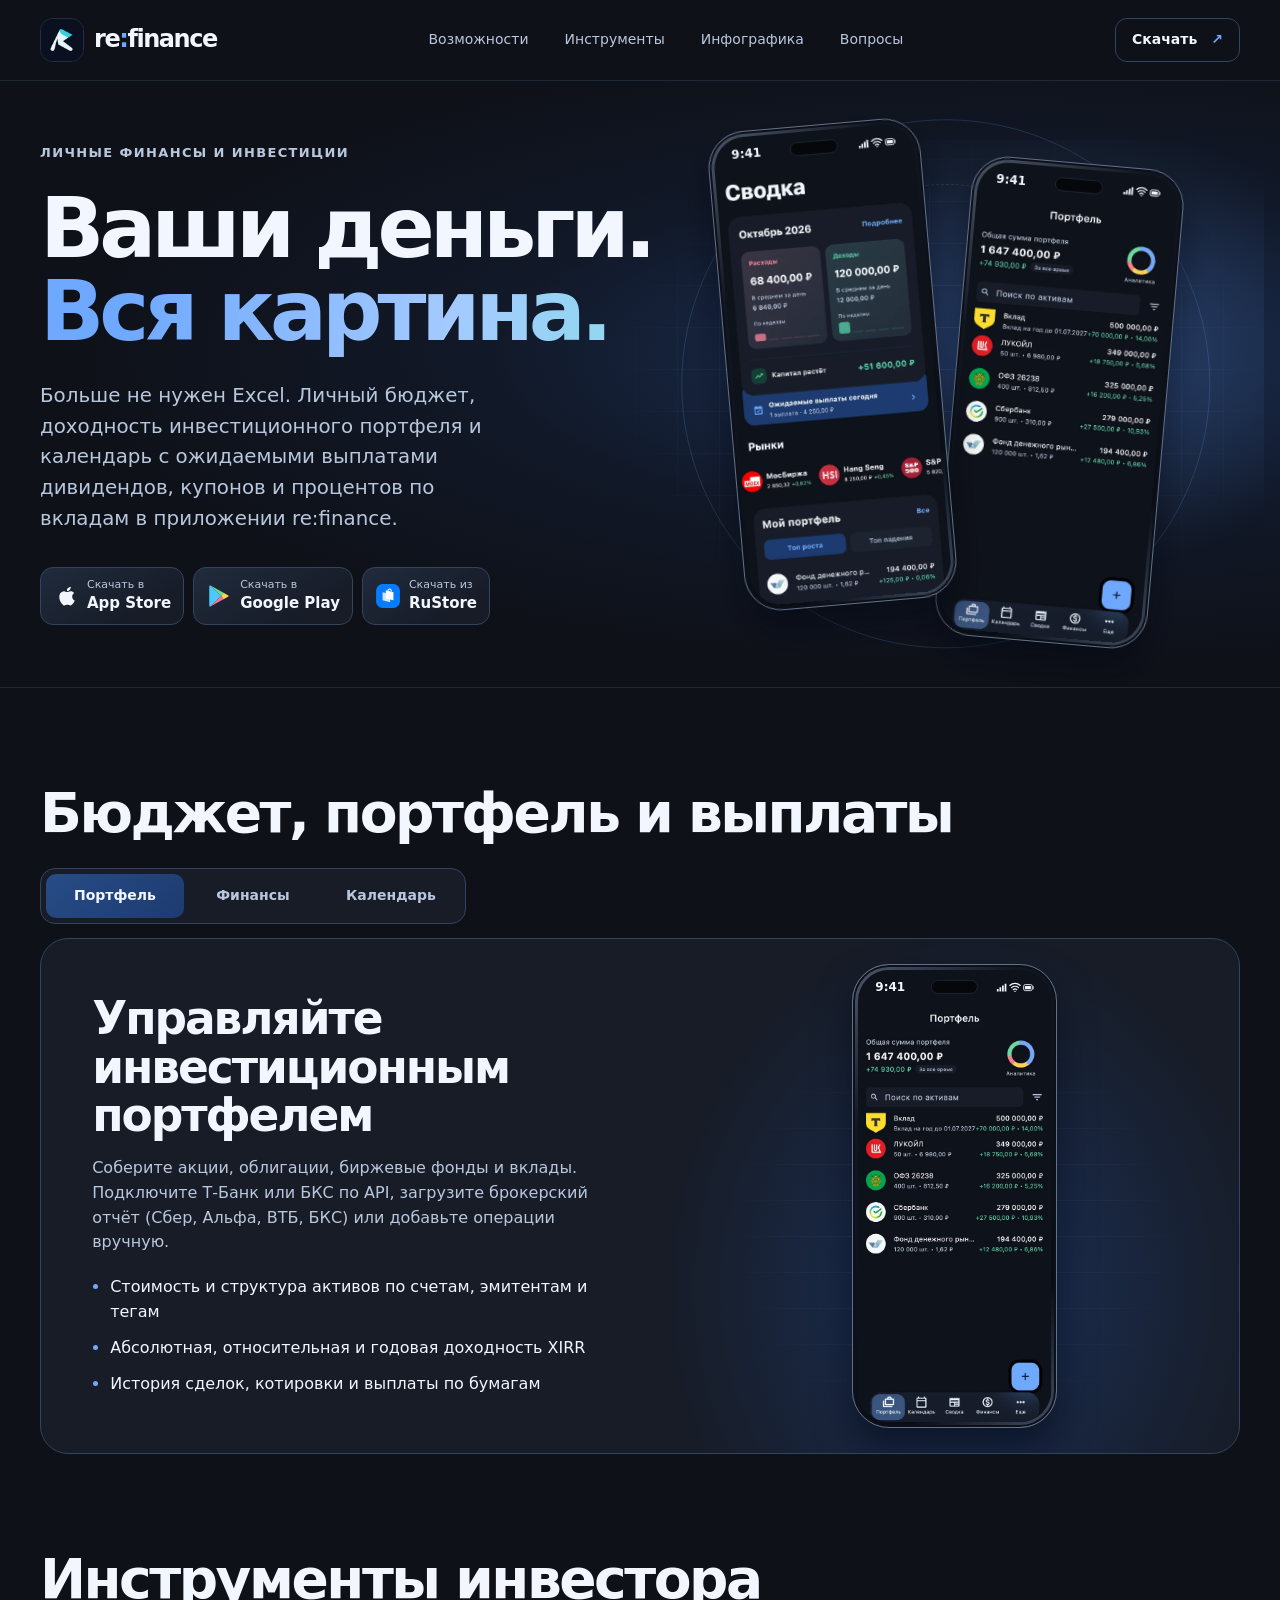
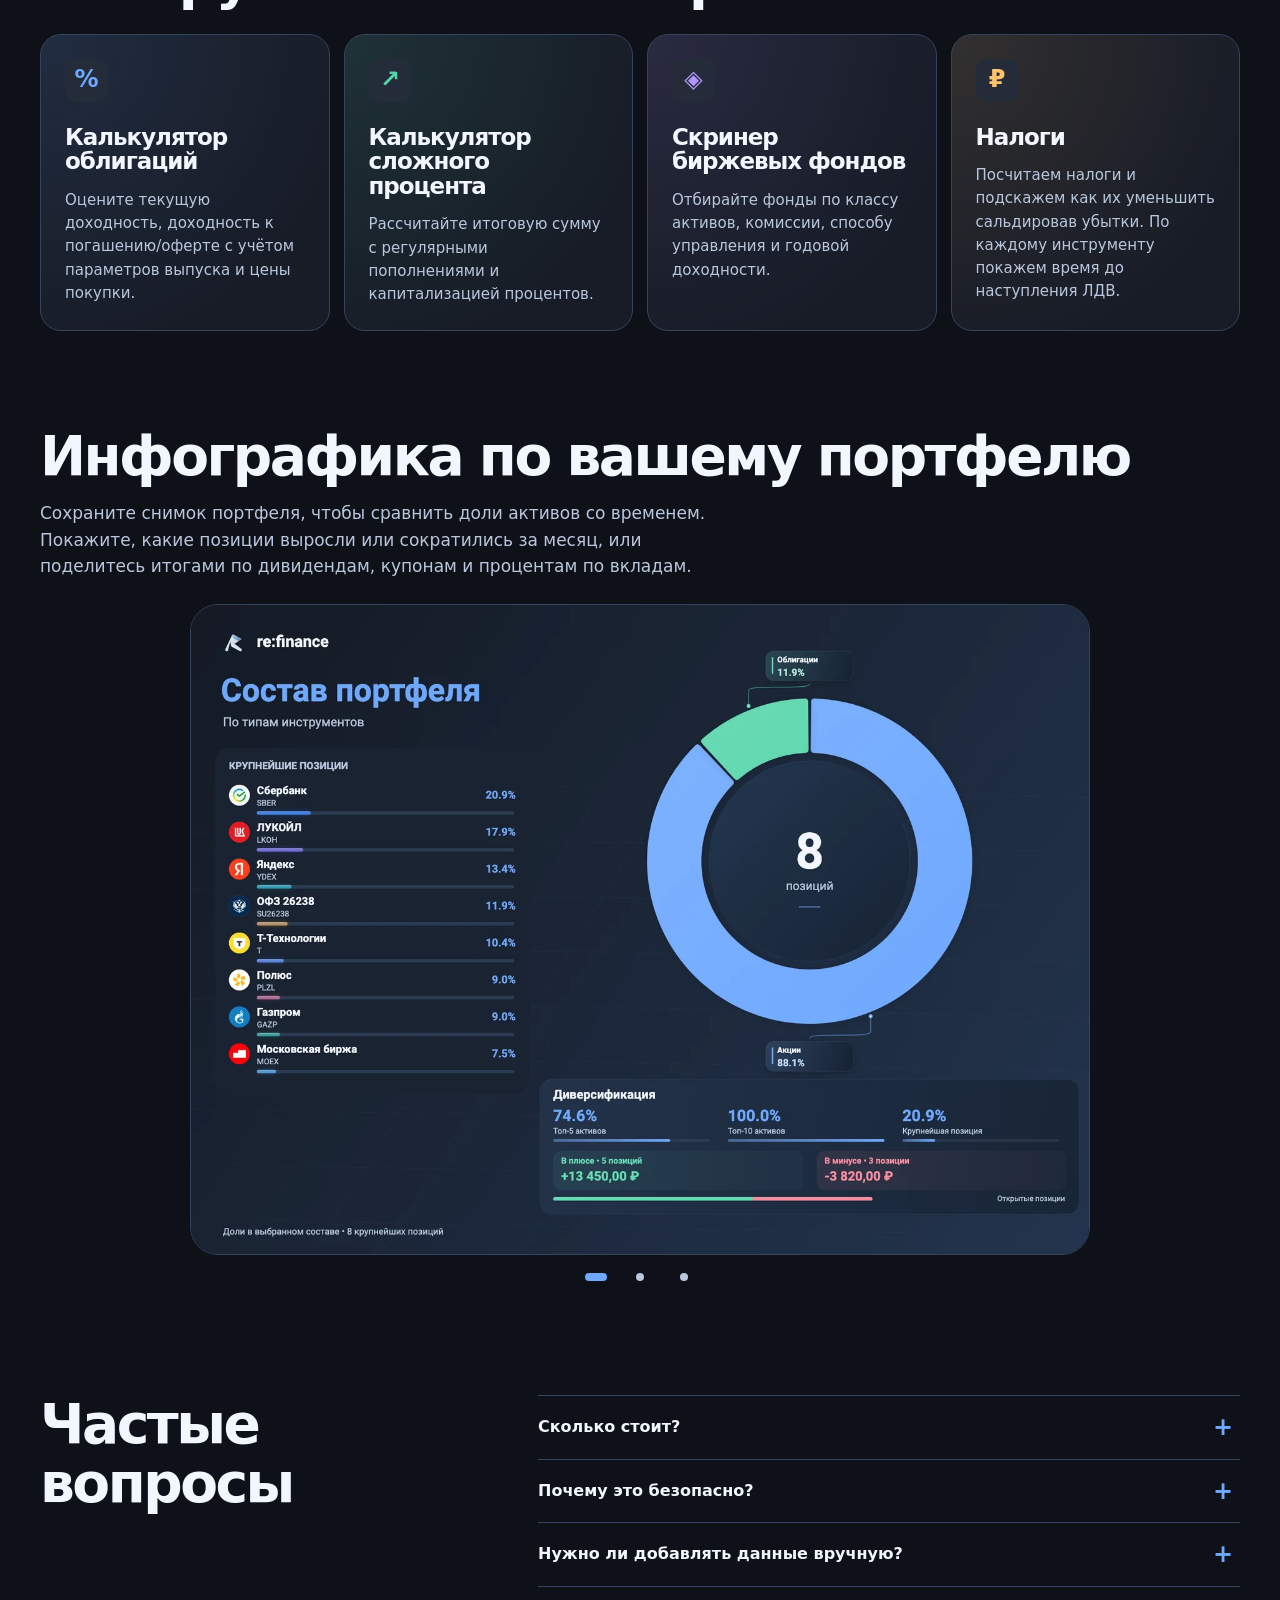
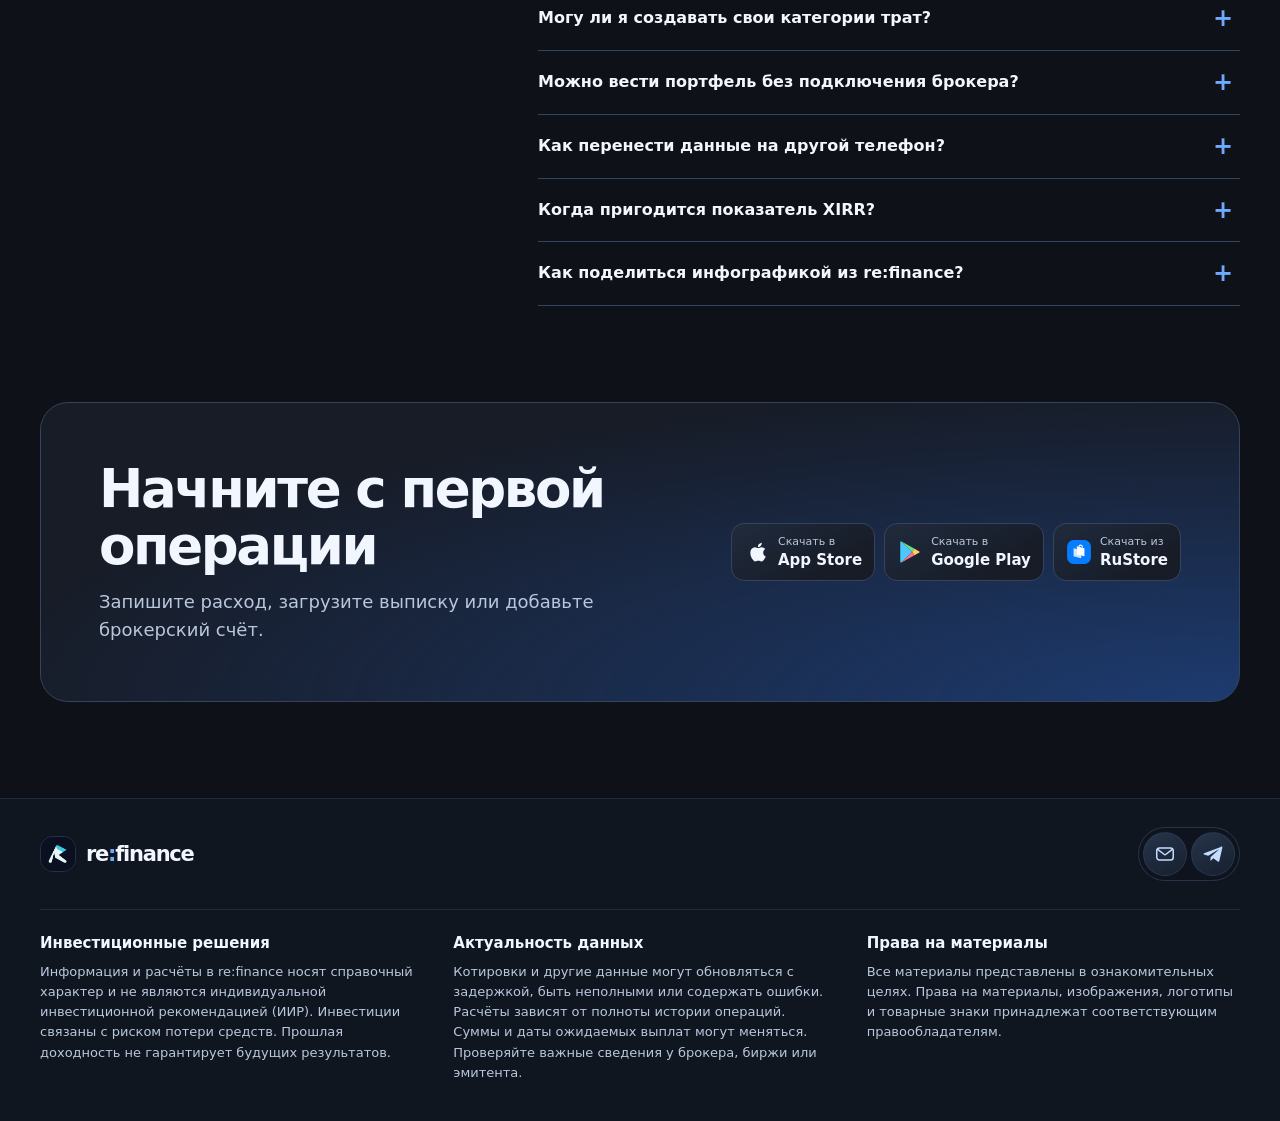
==== index.html @ 20b7a629 "start history" ====
<!doctype html>
<html lang="ru">
<head>
  <meta charset="utf-8">
  <meta name="viewport" content="width=device-width, initial-scale=1">
  <meta name="theme-color" content="#0e1118">
  <meta name="color-scheme" content="dark">
  <title>re:finance — учёт расходов, личный бюджет и инвестиционный портфель</title>
  <meta name="description" content="Ведите учёт доходов и расходов, импортируйте банковские выписки, отслеживайте доходность портфеля, вклады, дивиденды и купоны в re:finance для iOS и Android.">
  <meta name="robots" content="index, follow, max-image-preview:large">
  <link rel="canonical" href="https://barboskin.github.io/refinance/">
  <link rel="sitemap" type="application/xml" href="./sitemap.xml">
  <link rel="icon" href="./assets/icon.png" type="image/png">
  <link rel="apple-touch-icon" href="./assets/icon.png">
  <meta property="og:type" content="website">
  <meta property="og:locale" content="ru_RU">
  <meta property="og:site_name" content="re:finance">
  <meta property="og:title" content="re:finance — личные финансы и инвестиции">
  <meta property="og:description" content="Личный бюджет, инвестиционный портфель, банковские вклады и календарь выплат в одном приложении.">
  <meta property="og:url" content="https://barboskin.github.io/refinance/">
  <meta property="og:image" content="https://barboskin.github.io/refinance/assets/share.jpg">
  <meta property="og:image:width" content="1024">
  <meta property="og:image:height" content="500">
  <meta property="og:image:alt" content="re:finance. Финансы в ваших руках. Экран сводки приложения.">
  <meta name="twitter:card" content="summary_large_image">
  <link rel="stylesheet" href="./styles.css">
  <script src="./landing.js" defer></script>
  <script type="application/ld+json">
    {
      "@context": "https://schema.org",
      "@type": "MobileApplication",
      "name": "re:finance",
      "url": "https://barboskin.github.io/refinance/",
      "description": "Приложение для учёта доходов и расходов, анализа инвестиционного портфеля, вкладов и календаря выплат.",
      "inLanguage": "ru",
      "applicationCategory": "FinanceApplication",
      "operatingSystem": "iOS, Android",
      "image": "https://barboskin.github.io/refinance/assets/share.jpg",
      "installUrl": [
        "https://6371626.redirect.appmetrica.yandex.com?appmetrica_tracking_id=822742107931319856&referrer=reattribution%3D1",
        "https://6371626.redirect.appmetrica.yandex.com?appmetrica_tracking_id=246281357255290638&referrer=reattribution%3D1",
        "https://www.rustore.ru/catalog/app/ru.barboskin.investor"
      ]
    }
  </script>
</head>
<body id="top">
  <svg class="store-symbols" xmlns="http://www.w3.org/2000/svg" aria-hidden="true" width="0" height="0">
    <symbol id="icon-app-store" viewBox="0 0 24 24">
      <path fill="currentColor" d="M18.7 12.6c0-2 1.65-3 1.73-3.06-.95-1.39-2.43-1.58-2.95-1.6-1.26-.13-2.45.74-3.09.74-.63 0-1.61-.73-2.65-.7-1.37.02-2.63.79-3.34 2.02-1.42 2.45-.37 6.08 1.02 8.07.68.98 1.48 2.07 2.54 2.03 1.02-.04 1.41-.65 2.65-.65s1.6.65 2.69.63c1.1-.02 1.8-1 2.47-1.99.78-1.14 1.1-2.24 1.12-2.3-.03-.01-2.16-.83-2.18-3.19ZM16.67 6.62c.56-.68.94-1.62.84-2.56-.81.03-1.8.54-2.39 1.22-.53.61-.99 1.57-.87 2.49.91.07 1.85-.46 2.42-1.15Z" transform="translate(-2.5 -1) scale(1.08)"/>
    </symbol>
    <symbol id="icon-google-play" viewBox="0 0 24 24">
      <path fill="#4cc8ff" d="M3 3.2v17.6c0 .6.3 1 .7 1.2L14 12 3.7 2c-.4.2-.7.6-.7 1.2Z"/>
      <path fill="#6cdd89" d="m3.7 2 12.5 7-2.2 3L3.7 2Z"/>
      <path fill="#ffd05c" d="m14 12 2.2-3 4.4 2.5a.6.6 0 0 1 0 1L16.2 15 14 12Z"/>
      <path fill="#ff7285" d="M3.7 22 14 12l2.2 3-12.5 7Z"/>
    </symbol>
    <symbol id="icon-rustore" viewBox="0 0 24 24">
      <rect x="1" y="1" width="22" height="22" rx="6" fill="#087cff"/>
      <path d="m7 8.5 7 1.75v7.5L7 16V8.5Z" fill="#cfe6ff"/>
      <path d="m10 6.75 7 1.75V16l-7-1.75v-7.5Z" fill="#fff"/>
      <path d="M12 6.9a1.5 1.5 0 0 1 3 .7" fill="none" stroke="#fff" stroke-linecap="round"/>
    </symbol>
    <symbol id="phone-status-icons" viewBox="0 0 44 12">
      <path fill="currentColor" d="M1 8h2v3H1zm3-2h2v5H4zm3-2h2v7H7zm3-2h2v9h-2z"/>
      <path fill="none" stroke="currentColor" stroke-width="1.4" stroke-linecap="round" d="M16 4a9 9 0 0 1 12 0m-10 2.5a6 6 0 0 1 8 0m-6 2.4a3 3 0 0 1 4 0"/>
      <circle cx="22" cy="11" r=".8" fill="currentColor"/>
      <rect x="32" y="3" width="10" height="7" rx="2" fill="none" stroke="currentColor"/>
      <rect x="33.5" y="4.5" width="7" height="4" rx=".8" fill="currentColor"/>
      <path d="M43 5v3" stroke="currentColor" stroke-linecap="round"/>
    </symbol>
  </svg>
  <a class="skip" href="#main">К содержанию</a>
  <header class="site-header">
    <div class="wrap header-inner">
      <a class="brand" href="#top">
        <img src="./assets/icon.png" width="44" height="44" alt="">
        <span>re<span class="brand-colon">:</span>finance</span>
      </a>
      <nav aria-label="Основная навигация">
        <a href="#features">Возможности</a>
        <a href="#tools">Инструменты</a>
        <a href="#infographics">Инфографика</a>
        <a href="#faq">Вопросы</a>
      </nav>
      <a class="header-install" href="#download">Скачать <span aria-hidden="true">↗</span></a>
    </div>
  </header>
  <main id="main">
    <section class="hero" aria-labelledby="hero-title">
      <div class="wrap hero-inner">
        <div class="hero-copy">
          <p class="eyebrow">Личные финансы и инвестиции</p>
          <h1 id="hero-title">Ваши деньги.<br><strong>Вся картина.</strong></h1>
          <p class="hero-description">Больше не нужен Excel. Личный бюджет, доходность инвестиционного портфеля и календарь с ожидаемыми выплатами дивидендов, купонов и процентов по вкладам в приложении re:finance.</p>
          <div class="stores" id="download" role="group" aria-label="Скачать re:finance">
            <a class="store" data-store-link href="https://6371626.redirect.appmetrica.yandex.com?appmetrica_tracking_id=822742107931319856&referrer=reattribution%3D1">
              <svg width="26" height="26" aria-hidden="true"><use href="#icon-app-store"></use></svg>
              <span><small>Скачать в</small>App Store</span>
            </a>
            <a class="store" data-store-link href="https://6371626.redirect.appmetrica.yandex.com?appmetrica_tracking_id=246281357255290638&referrer=reattribution%3D1">
              <svg width="26" height="26" aria-hidden="true"><use href="#icon-google-play"></use></svg>
              <span><small>Скачать в</small>Google Play</span>
            </a>
            <a class="store" data-store-link href="https://www.rustore.ru/catalog/app/ru.barboskin.investor">
              <svg width="26" height="26" aria-hidden="true"><use href="#icon-rustore"></use></svg>
              <span><small>Скачать из</small>RuStore</span>
            </a>
          </div>
        </div>
        <figure class="hero-visual">
          <div class="hero-grid" aria-hidden="true"></div>
          <div class="orbit" aria-hidden="true"></div>
          <div class="orbit orbit-close" aria-hidden="true"></div>
          <div class="device device-back">
            <div class="device-screen">
              <div class="device-status" aria-hidden="true">
                <span>9:41</span>
                <svg width="44" height="12"><use href="#phone-status-icons"></use></svg>
              </div>
              <img src="./assets/portfolio.webp" width="540" height="1169" alt="" decoding="async">
            </div>
          </div>
          <div class="device device-front">
            <div class="device-screen">
              <div class="device-status" aria-hidden="true">
                <span>9:41</span>
                <svg width="44" height="12"><use href="#phone-status-icons"></use></svg>
              </div>
              <img src="./assets/summary.webp" width="540" height="1169" alt="Сводка re:finance: доходы, расходы, ожидаемые выплаты и движения портфеля" fetchpriority="high" decoding="async">
            </div>
          </div>
        </figure>
      </div>
    </section>

    <section class="wrap section" id="features" aria-labelledby="features-title">
      <div class="section-intro" data-reveal>
        <h2 id="features-title">Бюджет, портфель и выплаты</h2>
      </div>
      <div>
        <div class="feature-tabs" data-feature-tabs aria-label="Экраны re:finance" hidden>
          <button type="button" id="tab-portfolio" aria-controls="portfolio">Портфель</button>
          <button type="button" id="tab-budget" aria-controls="budget">Финансы</button>
          <button type="button" id="tab-calendar" aria-controls="calendar">Календарь</button>
        </div>
        <article class="feature" id="portfolio">
          <div class="feature-copy">
            <h3>Управляйте инвестиционным портфелем</h3>
            <p>Соберите акции, облигации, биржевые фонды и вклады. Подключите Т-Банк или БКС по API, загрузите брокерский отчёт (Сбер, Альфа, ВТБ, БКС) или добавьте операции вручную.</p>
            <ul>
              <li>Стоимость и структура активов по счетам, эмитентам и тегам</li>
              <li>Абсолютная, относительная и годовая доходность XIRR</li>
              <li>История сделок, котировки и выплаты по бумагам</li>
            </ul>
          </div>
          <div class="feature-visual">
            <div class="device">
              <div class="device-screen">
                <div class="device-status" aria-hidden="true">
                  <span>9:41</span>
                  <svg width="44" height="12"><use href="#phone-status-icons"></use></svg>
                </div>
                <img src="./assets/portfolio.webp" width="540" height="1169" alt="Портфель re:finance со списком активов и общей стоимостью" loading="lazy" decoding="async">
              </div>
            </div>
          </div>
        </article>
        <article class="feature feature-mint" id="budget">
          <div class="feature-copy">
            <h3>Ведите учёт расходов и доходов</h3>
            <p>Добавляйте покупки, зарплату и другие операции. Настраивайте свои категории и смотрите по графикам, как меняется личный бюджет.</p>
            <ul>
              <li>Добавляйте операции в пару кликов</li>
              <li>Импорт банковских выписок форматах: PDF, CSV, TSV и TXT</li>
              <li>Аналитика доходов и расходов за день, неделю, месяц или год</li>
            </ul>
          </div>
          <div class="feature-visual">
            <div class="device">
              <div class="device-screen">
                <div class="device-status" aria-hidden="true">
                  <span>9:41</span>
                  <svg width="44" height="12"><use href="#phone-status-icons"></use></svg>
                </div>
                <img src="./assets/budget.webp" width="540" height="1169" alt="Экран «Мои финансы» с графиком доходов и расходов по месяцам" loading="lazy" decoding="async">
              </div>
            </div>
          </div>
        </article>
        <article class="feature feature-violet" id="calendar">
          <div class="feature-copy">
            <h3>Планируйте поступления по календарю</h3>
            <p>Следите за будущими дивидендами, купонами и процентами по банковским вкладам. Смотрите ожидаемые суммы по месяцам и типам выплат.</p>
            <ul>
              <li>Ожидаемые выплаты по портфелю на ближайшие 12 месяцев</li>
              <li>Расчет ожидаемой доходности портфеля</li>
              <li>Даты оферт и погашения облигаций</li>
            </ul>
          </div>
          <div class="feature-visual">
            <div class="device">
              <div class="device-screen">
                <div class="device-status" aria-hidden="true">
                  <span>9:41</span>
                  <svg width="44" height="12"><use href="#phone-status-icons"></use></svg>
                </div>
                <img src="./assets/calendar.webp" width="540" height="1169" alt="Календарь инвестора с прогнозом дивидендов, купонов и процентов по вкладам" loading="lazy" decoding="async">
              </div>
            </div>
          </div>
        </article>
      </div>
    </section>

    <section class="wrap section" id="tools" aria-labelledby="tools-title">
      <div class="section-intro" data-reveal>
        <h2 id="tools-title">Инструменты инвестора</h2>
      </div>
      <div class="tool-grid">
        <article class="tool" data-reveal>
          <span class="tool-icon" aria-hidden="true">%</span>
          <h3>Калькулятор облигаций</h3>
          <p>Оцените текущую доходность, доходность к погашению/оферте с учётом параметров выпуска и цены покупки.</p>
        </article>
        <article class="tool tool-mint" data-reveal>
          <span class="tool-icon" aria-hidden="true">↗</span>
          <h3>Калькулятор сложного процента</h3>
          <p>Рассчитайте итоговую сумму с регулярными пополнениями и капитализацией процентов.</p>
        </article>
        <article class="tool tool-violet" data-reveal>
          <span class="tool-icon" aria-hidden="true">◈</span>
          <h3>Скринер биржевых фондов</h3>
          <p>Отбирайте фонды по классу активов, комиссии, способу управления и годовой доходности.</p>
        </article>
        <article class="tool tool-gold" data-reveal>
          <span class="tool-icon" aria-hidden="true">₽</span>
          <h3>Налоги</h3>
          <p>Посчитаем налоги и подскажем как их уменьшить сальдировав убытки. По каждому инструменту покажем время до наступления ЛДВ.</p>
        </article>
      </div>
    </section>

    <section class="wrap section" id="infographics" aria-labelledby="infographics-title">
      <div class="section-intro" data-reveal>
        <h2 id="infographics-title">Инфографика по вашему портфелю</h2>
        <p class="section-description">Сохраните снимок портфеля, чтобы сравнить доли активов со временем. Покажите, какие позиции выросли или сократились за месяц, или поделитесь итогами по дивидендам, купонам и процентам по вкладам.</p>
      </div>
      <div class="infographic-carousel" data-carousel role="group" aria-roledescription="карусель" aria-label="Примеры инфографики">
        <div class="infographic-track" data-carousel-track tabindex="0" aria-label="Листайте примеры">
          <figure class="infographic">
            <a href="./assets/infographic-composition.webp" aria-label="Открыть пример инфографики состава портфеля">
              <img src="./assets/infographic-composition.webp" width="1440" height="1040" alt="Пример состава портфеля с диаграммой долей акций и облигаций" loading="lazy" decoding="async">
            </a>
          </figure>
          <figure class="infographic">
            <a href="./assets/infographic-changes.webp" aria-label="Открыть пример инфографики изменений в портфеле">
              <img src="./assets/infographic-changes.webp" width="1440" height="974" alt="Пример изменений портфеля за месяц с увеличившимися и уменьшившимися позициями" loading="lazy" decoding="async">
            </a>
          </figure>
          <figure class="infographic">
            <a href="./assets/infographic-payments.webp" aria-label="Открыть пример инфографики полученных выплат">
              <img src="./assets/infographic-payments.webp" width="1440" height="1040" alt="Пример графика полученных купонов, дивидендов и процентов по вкладам" loading="lazy" decoding="async">
            </a>
          </figure>
        </div>
        <div class="infographic-pagination" data-carousel-pagination role="group" aria-label="Выбор примера" hidden>
          <button type="button" aria-label="Состав портфеля" aria-current="true"></button>
          <button type="button" aria-label="Изменения в портфеле"></button>
          <button type="button" aria-label="Полученные выплаты"></button>
        </div>
      </div>
    </section>

    <section class="wrap section faq" id="faq" aria-labelledby="faq-title">
      <h2 id="faq-title">Частые вопросы</h2>
      <div class="faq-list">
        <details>
          <summary>Сколько стоит?</summary>
          <p>Программа абсолютно бесплатно. Без рекламы, подписок и скрытых платежей. В этом философия re:finance</p>
        </details>
        <details>
          <summary>Почему это безопасно?</summary>
          <p>Все финансовые данные хранятся только на вашем устройстве. Re:finance никуда их не отправляет. Распознавание брокерских отчетов и банковских выписок также работает на вашем устройстве. Выход в сеть используется только для загрузки котировок, подключённых вами брокерских интеграций и технической аналитики.</p>
        </details>
        <details>
          <summary>Нужно ли добавлять данные вручную?</summary>
          <p>Нет, это не обязательно. Можно подключить Т-Банк или БКС по API, импортировать брокерские отчёты или загружать банковские выписки. Перед сохранением операций из выписки можно проверить распознанные данные и поправить категории.</p>
        </details>
        <details>
          <summary>Могу ли я создавать свои категории трат?</summary>
          <p>Да. Вы можете создавать сколько угодно категорий и подкатегорий расходов. Также можно отмечать операции тегами и смотреть по ним аналитику. Например, тег «Отпуск» объединит траты на билеты, жильё и еду из разных категорий.</p>
        </details>
        <details>
          <summary>Можно вести портфель без подключения брокера?</summary>
          <p>Да. Создайте ручной счёт и добавляйте сделки, выплаты и комиссии сами. Также можно импортировать поддерживаемые брокерские отчёты Т-Банка, БКС, Альфы и Сбера.</p>
        </details>
        <details>
          <summary>Как перенести данные на другой телефон?</summary>
          <p>В разделе «Ещё» → «Данные» создайте резервную копию и импортируйте её на новом устройстве. В копию входят финансовые операции, вклады, ручные счета и история из поддерживаемых брокерских отчётов. При экспорте можно задать пароль.</p>
        </details>
        <details>
          <summary>Когда пригодится показатель XIRR?</summary>
          <p>Годовая доходность XIRR помогает оценить результат инвестиций с учётом дат пополнений и выводов. Точность расчёта зависит от полноты истории операций.</p>
        </details>
        <details>
          <summary>Как поделиться инфографикой из re:finance?</summary>
          <p>Откройте «Состав портфеля», «Изменения в портфеле», «Выплаты» или «Календарь» и нажмите иконку «Поделиться» справа вверху. В системном меню выберите, куда сохранить или отправить PNG. <a href="#infographics">Посмотреть примеры</a>.</p>
        </details>
      </div>
    </section>

    <section class="wrap section closing" aria-labelledby="closing-title">
      <div>
        <h2 id="closing-title">Начните с первой операции</h2>
        <p>Запишите расход, загрузите выписку или добавьте брокерский счёт.</p>
      </div>
      <div class="stores" role="group" aria-label="Скачать re:finance">
        <a class="store" data-store-link href="https://6371626.redirect.appmetrica.yandex.com?appmetrica_tracking_id=822742107931319856&referrer=reattribution%3D1">
          <svg width="26" height="26" aria-hidden="true"><use href="#icon-app-store"></use></svg>
          <span><small>Скачать в</small>App Store</span>
        </a>
        <a class="store" data-store-link href="https://6371626.redirect.appmetrica.yandex.com?appmetrica_tracking_id=246281357255290638&referrer=reattribution%3D1">
          <svg width="26" height="26" aria-hidden="true"><use href="#icon-google-play"></use></svg>
          <span><small>Скачать в</small>Google Play</span>
        </a>
        <a class="store" data-store-link href="https://www.rustore.ru/catalog/app/ru.barboskin.investor">
          <svg width="26" height="26" aria-hidden="true"><use href="#icon-rustore"></use></svg>
          <span><small>Скачать из</small>RuStore</span>
        </a>
      </div>
    </section>
  </main>
  <footer class="site-footer">
    <div class="wrap footer-inner">
      <a class="brand footer-brand" href="#top">
        <img src="./assets/icon.png" width="36" height="36" alt="">
        <span>re<span class="brand-colon">:</span>finance</span>
      </a>
      <div class="footer-contacts" role="group" aria-label="Связаться с разработчиком">
        <a class="footer-contact" href="mailto:supergbarboskin@gmail.com" aria-label="Написать на почту" title="Написать на почту">
          <svg width="22" height="22" viewBox="0 0 24 24" fill="none" stroke="currentColor" stroke-width="1.65" stroke-linecap="round" stroke-linejoin="round" aria-hidden="true">
            <rect x="3" y="5.5" width="18" height="13" rx="3"/>
            <path d="m4.4 7.3 6.5 5a1.8 1.8 0 0 0 2.2 0l6.5-5"/>
          </svg>
        </a>
        <a class="footer-contact" href="https://t.me/i_am_rational_investor" aria-label="Открыть Telegram" title="Открыть Telegram">
          <svg width="22" height="22" viewBox="0 0 24 24" fill="currentColor" aria-hidden="true">
            <path d="M21.2 4.1 3.1 11c-.9.35-.9 1.05-.16 1.28l4.61 1.44 10.7-6.75c.51-.31.98-.14.6.2l-8.67 7.83-.34 4.02c.49 0 .71-.22.98-.48l2.31-2.25 4.83 3.57c.89.49 1.53.23 1.75-.84l3.16-14c.33-1.31-.5-1.8-1.67-1.32Z" transform="translate(-.75 .3)"/>
          </svg>
        </a>
      </div>
    </div>
    <div class="wrap footer-notes">
      <section aria-labelledby="risk-title">
        <h2 id="risk-title">Инвестиционные решения</h2>
        <p>Информация и расчёты в re:finance носят справочный характер и не являются индивидуальной инвестиционной рекомендацией (ИИР). Инвестиции связаны с риском потери средств. Прошлая доходность не гарантирует будущих результатов.</p>
      </section>
      <section aria-labelledby="accuracy-title">
        <h2 id="accuracy-title">Актуальность данных</h2>
        <p>Котировки и другие данные могут обновляться с задержкой, быть неполными или содержать ошибки. Расчёты зависят от полноты истории операций. Суммы и даты ожидаемых выплат могут меняться. Проверяйте важные сведения у брокера, биржи или эмитента.</p>
      </section>
      <section aria-labelledby="rights-title">
        <h2 id="rights-title">Права на материалы</h2>
        <p>Все материалы представлены в ознакомительных целях. Права на материалы, изображения, логотипы и товарные знаки принадлежат соответствующим правообладателям.</p>
      </section>
    </div>
  </footer>
</body>
</html>
---- styles.css ----
:root {
  color-scheme: dark;
  --background: #0e1118;
  --surface: #171c27;
  --inset: #242c3a;
  --line: #34445e;
  --ink: #f2f6ff;
  --muted: #b9c7dd;
  --blue: #6ea8ff;
  --mint: #55d5aa;
  --violet: #b296ff;
  --gold: #ffc36e;
  --radius: 28px;
  font-family: Inter, system-ui, -apple-system, BlinkMacSystemFont, "Segoe UI", sans-serif;
  color: var(--ink);
  background: var(--background);
}

*, *::before, *::after { box-sizing: border-box; }
[hidden] { display: none !important; }
html { scroll-behavior: smooth; }
body {
  margin: 0;
  line-height: 1.55;
}
a { color: inherit; }
button { font: inherit; }
img {
  display: block;
  max-width: 100%;
  height: auto;
}
h1, h2, h3, p, figure { margin: 0; }
h1, h2, h3 {
  line-height: 1.07;
  letter-spacing: -.045em;
}
:focus-visible {
  outline: 2px solid var(--blue);
  outline-offset: 4px;
}
section, #download { scroll-margin-top: 24px; }

.wrap {
  width: min(1200px, calc(100% - 80px));
  margin-inline: auto;
}
.store-symbols { position: absolute; }
.skip {
  position: fixed;
  z-index: 10;
  top: 12px;
  left: 12px;
  padding: 10px 16px;
  transform: translateY(-150%);
  background: var(--blue);
  color: #091326;
}
.skip:focus { transform: none; }

/* Header and navigation */
.site-header { border-bottom: 1px solid #34445e70; }
.header-inner {
  min-height: 80px;
  display: flex;
  align-items: center;
  justify-content: space-between;
  gap: 20px;
}
.brand {
  display: inline-flex;
  align-items: center;
  gap: 10px;
  font-size: 24px;
  font-weight: 750;
  letter-spacing: -.06em;
  white-space: nowrap;
  text-decoration: none;
}
.brand img {
  border: 1px solid #34445e99;
  border-radius: 13px;
}
.brand-colon { color: var(--blue); }
.site-header nav {
  display: flex;
  gap: clamp(16px, 3vw, 36px);
}
.site-header nav a {
  color: var(--muted);
  text-decoration: none;
  font-size: 14px;
}
.site-header nav a:hover { color: var(--ink); }
.header-install {
  display: inline-flex;
  align-items: center;
  justify-content: center;
  gap: 14px;
  padding: 10px 16px;
  border: 1px solid var(--line);
  border-radius: 12px;
  font-weight: 690;
  font-size: 14px;
  text-decoration: none;
  white-space: nowrap;
  transition: background-color 180ms ease, border-color 180ms ease;
}
.header-install span { color: var(--blue); }
.header-install:hover {
  background: var(--inset);
  border-color: var(--blue);
}

/* Hero and store links */
.hero {
  overflow: hidden;
  border-bottom: 1px solid #34445e70;
  background: radial-gradient(ellipse at 79% 45%, #1c3157 0%, #111827 38%, var(--background) 67%);
}
.hero-inner {
  display: grid;
  grid-template-columns: 1.04fr 1fr;
  align-items: center;
  min-height: 606px;
}
.hero-copy {
  position: relative;
  z-index: 2;
  padding-block: 58px;
}
.eyebrow {
  color: var(--muted);
  font-size: 13px;
  font-weight: 700;
  letter-spacing: .105em;
  text-transform: uppercase;
}
.hero h1 {
  margin-top: 23px;
  font-size: clamp(49px, 6.6vw, 94px);
  font-weight: 780;
  line-height: .99;
  letter-spacing: -.06em;
}
.hero h1 strong {
  color: var(--blue);
  font-weight: inherit;
}
@supports (background-clip: text) {
  .hero h1 strong {
    background: linear-gradient(100deg, #6ea8ff 15%, #a4caff 72%, #91d7ef);
    background-clip: text;
    color: transparent;
  }
}
.hero-description {
  max-width: 460px;
  margin-top: 27px;
  color: var(--muted);
  font-size: clamp(17px, 1.55vw, 21px);
}
.stores {
  display: flex;
  flex-wrap: wrap;
  gap: 9px;
  margin-top: 32px;
}
.store {
  display: flex;
  align-items: center;
  gap: 8px;
  min-height: 58px;
  padding: 8px 12px;
  border: 1px solid var(--line);
  border-radius: 13px;
  background: linear-gradient(150deg, #202b3d, var(--surface) 75%);
  text-decoration: none;
  font-size: 15px;
  font-weight: 690;
  line-height: 1.15;
  transition: transform 220ms ease, border-color 220ms ease, box-shadow 220ms ease;
}
.store small {
  display: block;
  margin-bottom: 3px;
  color: var(--muted);
  font-size: 11px;
  font-weight: 500;
}
.store svg { flex: none; }
.store:hover, .store:focus-visible {
  border-color: var(--blue);
  box-shadow: 0 8px 24px #6ea8ff22;
}
.store:hover { transform: translateY(-3px); }
.store:active { transform: scale(.96); }

.hero-visual {
  position: relative;
  isolation: isolate;
  display: flex;
  flex-direction: row-reverse;
  justify-content: center;
  align-items: center;
  gap: clamp(5px, 1.1vw, 16px);
  height: 580px;
}
.hero-visual::before {
  content: "";
  position: absolute;
  inset: 8% -4%;
  background: radial-gradient(ellipse at 65% 42%, #6ea8ff37, transparent 59%);
}
.hero-grid {
  position: absolute;
  inset: 4% -10%;
  background: linear-gradient(#6ea8ff22 1px, transparent 1px), linear-gradient(90deg, #6ea8ff22 1px, transparent 1px);
  background-size: 42px 42px;
  mask-image: radial-gradient(ellipse at center, #000 12%, transparent 70%);
}
.orbit {
  position: absolute;
  left: 50%;
  top: 50%;
  width: 90%;
  aspect-ratio: 1;
  transform: translate(-50%, -50%);
  border: 1px solid #6ea8ff30;
  border-radius: 50%;
}
.orbit-close {
  width: 68%;
  border-style: dashed;
}
/* Phone mockups */
.device {
  --frame-radius: clamp(23px, 3.2vw, 37px);
  position: relative;
  min-width: 0;
  padding: 5px;
  border: 1px solid #657187;
  border-radius: var(--frame-radius);
  background: linear-gradient(135deg, #505a6c, #111721 25%, #090e16 78%, #434f63);
  box-shadow: 0 20px 36px #02061185, inset 0 0 0 2px #0b1019;
}
.device-screen {
  overflow: hidden;
  border-radius: calc(var(--frame-radius) - 6px);
  background: #0e121a;
}
.device img { width: 100%; }
.device-status {
  position: relative;
  display: flex;
  align-items: center;
  justify-content: space-between;
  height: clamp(24px, 3vw, 34px);
  padding-inline: 9%;
  color: #f2f6ff;
  font-size: clamp(9px, 1vw, 12px);
  font-weight: 700;
  line-height: 1;
}
.device-status::after {
  content: "";
  position: absolute;
  top: 50%;
  left: 50%;
  width: 24%;
  height: 42%;
  translate: -50% -50%;
  border: 1px solid #1c2431;
  border-radius: 999px;
  background: #05070a;
}
.device-status svg {
  width: clamp(27px, 3.2vw, 38px);
  height: auto;
}
.hero-visual .device {
  flex: 0 0 min(43%, 213px);
  transform: rotate(var(--tilt));
}
.device-front {
  --tilt: -5deg;
  z-index: 1;
  margin-bottom: 38px;
}
.device-back {
  --tilt: 5deg;
  margin-top: 38px;
}

/* Sections and feature tabs */
.section { margin-block: 96px; }
.section-intro { margin-bottom: 25px; }
.section h2 {
  font-size: clamp(36px, 4.3vw, 57px);
  font-weight: 760;
}
.closing p {
  margin-top: 13px;
  color: var(--muted);
  font-size: 18px;
}
.feature-tabs {
  position: relative;
  display: grid;
  grid-template-columns: repeat(3, minmax(0, 1fr));
  width: fit-content;
  max-width: 100%;
  margin-bottom: 14px;
  padding: 5px;
  border: 1px solid var(--line);
  border-radius: 15px;
  background: var(--surface);
}
.feature-tabs::before {
  content: "";
  position: absolute;
  inset: 5px auto 5px 5px;
  width: calc((100% - 10px) / 3);
  border-radius: 10px;
  background: linear-gradient(135deg, #274c86, #1d3b70);
  transform: translateX(calc(100% * var(--active-tab, 0)));
  transition: transform 270ms cubic-bezier(.2,.75,.25,1);
  pointer-events: none;
}
.feature-tabs button {
  position: relative;
  min-height: 44px;
  padding: 8px clamp(10px, 2vw, 24px);
  border: 0;
  border-radius: 10px;
  background: transparent;
  color: var(--muted);
  font-size: 14px;
  font-weight: 680;
  cursor: pointer;
  transition: color 180ms ease, background-color 180ms ease;
}
.feature-tabs button:hover {
  color: var(--ink);
  background: #6ea8ff12;
}
.feature-tabs button[aria-selected="true"] { color: var(--ink); }
.feature {
  --feature-color: var(--blue);
  --feature-glow: #1b3159;
  position: relative;
  display: grid;
  grid-template-columns: 1.05fr .95fr;
  min-height: 402px;
  overflow: hidden;
  border: 1px solid var(--line);
  border-radius: var(--radius);
  background: var(--surface);
}
.feature + .feature { margin-top: 16px; }
.feature-mint {
  --feature-color: var(--mint);
  --feature-glow: #183c3c;
}
.feature-violet {
  --feature-color: var(--violet);
  --feature-glow: #332b52;
}
.feature-copy {
  align-self: center;
  padding: clamp(26px, 4vw, 60px);
}
.feature h3 {
  max-width: 510px;
  font-size: clamp(29px, 3.55vw, 51px);
}
.feature p, .tool p {
  margin-top: 15px;
  color: var(--muted);
}
.feature ul {
  display: grid;
  gap: 11px;
  padding-left: 18px;
  margin: 20px 0 0;
}
.feature li::marker { color: var(--feature-color); }
.feature-visual {
  position: relative;
  display: grid;
  place-items: center;
  padding: 25px 28px;
  overflow: hidden;
  background: radial-gradient(ellipse at 52% 68%, var(--feature-glow), transparent 72%);
}
.feature-visual::before {
  content: "";
  position: absolute;
  inset: 14% 10% 0;
  background: repeating-linear-gradient(0deg, #f2f6ff12 0 1px, transparent 1px 36px);
  mask-image: radial-gradient(ellipse, #000 10%, transparent 75%);
}
.feature-visual .device { width: min(100%, 205px); }
/* Investor tools */
.tool-grid {
  display: grid;
  grid-template-columns: repeat(4, 1fr);
  gap: 14px;
}
.tool {
  --tone: var(--blue);
  padding: 24px;
  border: 1px solid var(--line);
  border-radius: 21px;
  background: radial-gradient(ellipse at 0% 0%, color-mix(in srgb, var(--tone) 12%, transparent), transparent 78%), var(--surface);
}
.tool-mint { --tone: var(--mint); }
.tool-violet { --tone: var(--violet); }
.tool-gold { --tone: var(--gold); }
.tool-icon {
  display: grid;
  width: 43px;
  height: 43px;
  margin-bottom: 23px;
  place-items: center;
  border-radius: 12px;
  color: var(--tone);
  background: var(--inset);
  font-size: 24px;
  font-weight: 730;
}
.tool h3 { font-size: 23px; }
.tool p { font-size: 15px; }

/* Infographic carousel */
.section-description {
  max-width: 690px;
  margin-top: 14px;
  color: var(--muted);
  font-size: 17px;
}
.infographic-carousel {
  max-width: 900px;
  margin-inline: auto;
}
.infographic-track {
  display: flex;
  overflow-x: auto;
  overscroll-behavior-x: contain;
  scroll-snap-type: x mandatory;
  scrollbar-width: none;
  border: 1px solid var(--line);
  border-radius: var(--radius);
  background: #1b2433;
}
.infographic {
  display: grid;
  flex: 0 0 100%;
  min-width: 0;
  scroll-snap-align: start;
}
.infographic a { display: block; }
.infographic a:focus-visible { outline-offset: -5px; }
.infographic img {
  width: 100%;
  aspect-ratio: 18 / 13;
  object-fit: contain;
}
.infographic:nth-child(2) a {
  background: linear-gradient(110deg, #141a24, #23344d);
}
.infographic-pagination {
  display: flex;
  justify-content: center;
}
.infographic-pagination button {
  display: grid;
  place-items: center;
  width: 44px;
  height: 44px;
  padding: 0;
  border: 0;
  border-radius: 50%;
  background: transparent;
  cursor: pointer;
}
.infographic-pagination button::before {
  content: "";
  width: 8px;
  height: 8px;
  border-radius: 50%;
  background: var(--muted);
}
.infographic-pagination button[aria-current="true"]::before {
  width: 22px;
  border-radius: 999px;
  background: var(--blue);
}

/* FAQ and download section */
.faq {
  display: grid;
  grid-template-columns: .8fr 1.2fr;
  gap: 30px;
}
.faq-list { border-top: 1px solid var(--line); }
.faq details { border-bottom: 1px solid var(--line); }
.faq summary {
  position: relative;
  padding: 19px 36px 19px 0;
  cursor: pointer;
  list-style: none;
  font-weight: 650;
}
.faq summary::-webkit-details-marker { display: none; }
.faq summary::after {
  content: "+";
  position: absolute;
  right: 7px;
  top: 13px;
  color: var(--blue);
  font-size: 24px;
  transition: rotate 220ms ease;
}
.faq summary:hover { color: var(--blue); }
.faq details[open] summary::after { rotate: 45deg; }
.faq details p {
  margin-bottom: 18px;
  color: var(--muted);
}
.faq details a { color: var(--blue); }

.closing {
  display: flex;
  align-items: center;
  justify-content: space-between;
  gap: 24px;
  padding: clamp(26px, 5vw, 58px);
  border: 1px solid var(--line);
  border-radius: var(--radius);
  background: radial-gradient(ellipse at 100% 100%, #1d3b70, transparent 75%), var(--surface);
}
.closing h2 { font-size: clamp(33px, 4.2vw, 53px); }
.closing .stores {
  margin-top: 0;
  flex-shrink: 0;
}
/* Footer and contacts */
.site-footer {
  border-top: 1px solid #34445e70;
  background: #101620;
}
.footer-inner {
  display: flex;
  align-items: center;
  justify-content: space-between;
  gap: 24px;
  padding-block: 28px;
}
.footer-brand { font-size: 21px; }
.footer-contacts {
  display: flex;
  gap: 4px;
  padding: 4px;
  border: 1px solid #34445eaa;
  border-radius: 999px;
  background: #0e131d;
}
.footer-contact {
  display: grid;
  width: 44px;
  height: 44px;
  place-items: center;
  border: 1px solid #34445e80;
  border-radius: 50%;
  background: linear-gradient(155deg, #26354b, #192333 82%);
  color: #c6dcff;
}
.footer-contact:hover, .footer-contact:focus-visible {
  border-color: #6ea8ff99;
  background: #27446a;
  color: #f2f6ff;
}
.footer-contact:focus-visible { outline-offset: 2px; }
.footer-notes {
  display: grid;
  grid-template-columns: repeat(3, minmax(0, 1fr));
  gap: 24px 40px;
  padding-block: 24px 38px;
  border-top: 1px solid #34445e70;
}
.footer-notes h2 {
  font-size: 15px;
  line-height: 1.3;
  letter-spacing: 0;
}
.footer-notes p {
  margin-top: 8px;
  color: var(--muted);
  font-size: 13px;
}

@media (prefers-reduced-motion: no-preference) {
  .eyebrow, .hero h1, .hero-description, .hero .stores {
    animation: rise-in 480ms ease-out both;
  }
  .hero h1 { animation-delay: 60ms; }
  .hero-description { animation-delay: 120ms; }
  .hero .stores { animation-delay: 160ms; }
  .hero-visual .device { animation: phone-in 650ms cubic-bezier(.2,.75,.25,1) both; }
  .hero-visual .device-front { animation-delay: 100ms; }
  .feature.is-entering .feature-copy, .faq details[open] p { animation: rise-in 260ms ease-out both; }
  .feature.is-entering .feature-visual .device { animation: slide-in 410ms cubic-bezier(.2,.75,.25,1) both; }
  .section-intro.is-in-view, .tool.is-in-view { animation: rise-in 430ms ease-out both; }

  @keyframes rise-in {
    from {
      opacity: .2;
      translate: 0 12px;
    }
    to {
      opacity: 1;
      translate: 0 0;
    }
  }
  @keyframes phone-in {
    from {
      opacity: 0;
      transform: translateY(24px) rotate(calc(var(--tilt) * .5));
    }
    to {
      opacity: 1;
      transform: rotate(var(--tilt));
    }
  }
  @keyframes slide-in {
    from {
      opacity: 0;
      transform: translateY(16px);
    }
    to {
      opacity: 1;
      transform: translateY(0);
    }
  }
}

@media (max-width: 1000px) {
  .hero-inner { min-height: 520px; }
  .hero-visual { height: 460px; }
  .hero-visual .device { flex-basis: min(43%, 173px); }
  .tool-grid { grid-template-columns: repeat(2, 1fr); }
  .closing { flex-wrap: wrap; }
}

@media (max-width: 740px) {
  .wrap { width: calc(100% - 36px); }
  .header-inner { min-height: 67px; }
  .site-header nav { display: none; }
  .brand img {
    width: 38px;
    height: 38px;
  }
  .hero-inner { display: block; }
  .hero-copy { padding-block: 41px 0; }
  .hero h1 {
    font-size: clamp(48px, 10.5vw, 76px);
    margin-top: 16px;
  }
  .hero-description { margin-top: 18px; }
  .stores {
    display: grid;
    grid-template-columns: repeat(3, minmax(0, 1fr));
    width: 100%;
    margin-top: 21px;
    gap: 6px;
  }
  .store {
    justify-content: center;
    min-height: 52px;
    padding: 7px 3px;
    gap: 4px;
    font-size: 12px;
  }
  .store small { font-size: 10px; }
  .store svg {
    width: 19px;
    height: 19px;
  }
  .hero-visual {
    height: auto;
    max-width: 440px;
    padding-block: 32px 39px;
    margin-inline: auto;
  }
  .hero-visual .device { flex-basis: min(43%, 181px); }
  .device-front { margin-bottom: 16px; }
  .device-back { margin-top: 16px; }
  .section { margin-block: 65px; }
  .feature, .faq { grid-template-columns: 1fr; }
  .infographic-track { border-radius: 16px; }
  .feature-tabs { width: 100%; }
  .feature-visual { padding-block: 6px 27px; }
  .feature-visual .device { width: min(63%, 205px); }
  .tool { padding: 16px; }
  .tool-icon { margin-bottom: 17px; }
  .tool h3 { font-size: 20px; }
  .closing, .footer-inner {
    align-items: flex-start;
    flex-direction: column;
  }
  .closing { padding-inline: 14px; }
  .closing > div:first-child { padding-inline: 10px; }
  .footer-notes { grid-template-columns: 1fr; }
}

@media (max-width: 420px) {
  .tool-grid { grid-template-columns: 1fr; }
}

@media (max-width: 360px) {
  .store {
    flex-direction: column;
    padding-block: 8px;
    text-align: center;
  }
}

@media (prefers-reduced-motion: reduce) {
  html { scroll-behavior: auto; }
  .store, .header-install, .feature-tabs::before, .feature-tabs button, .faq summary::after { transition: none; }
  .store:hover, .store:active { transform: none; }
}
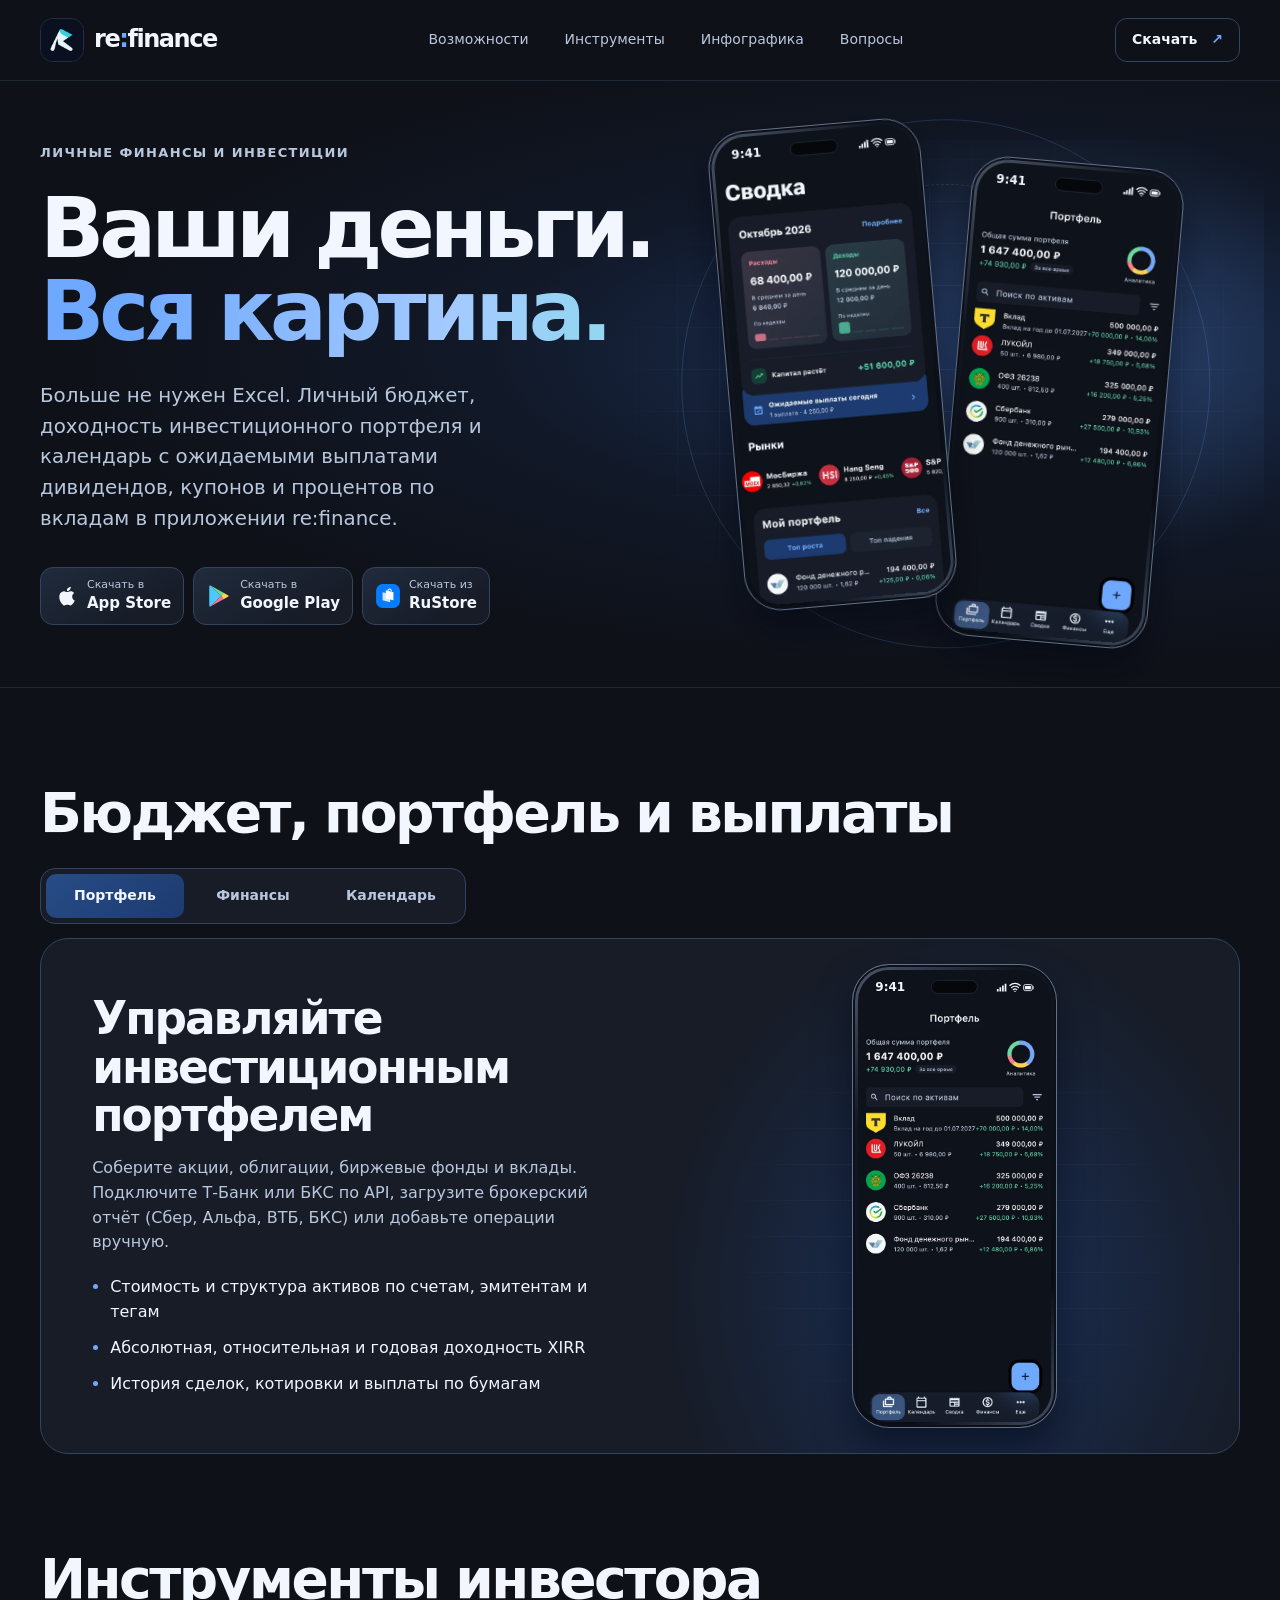
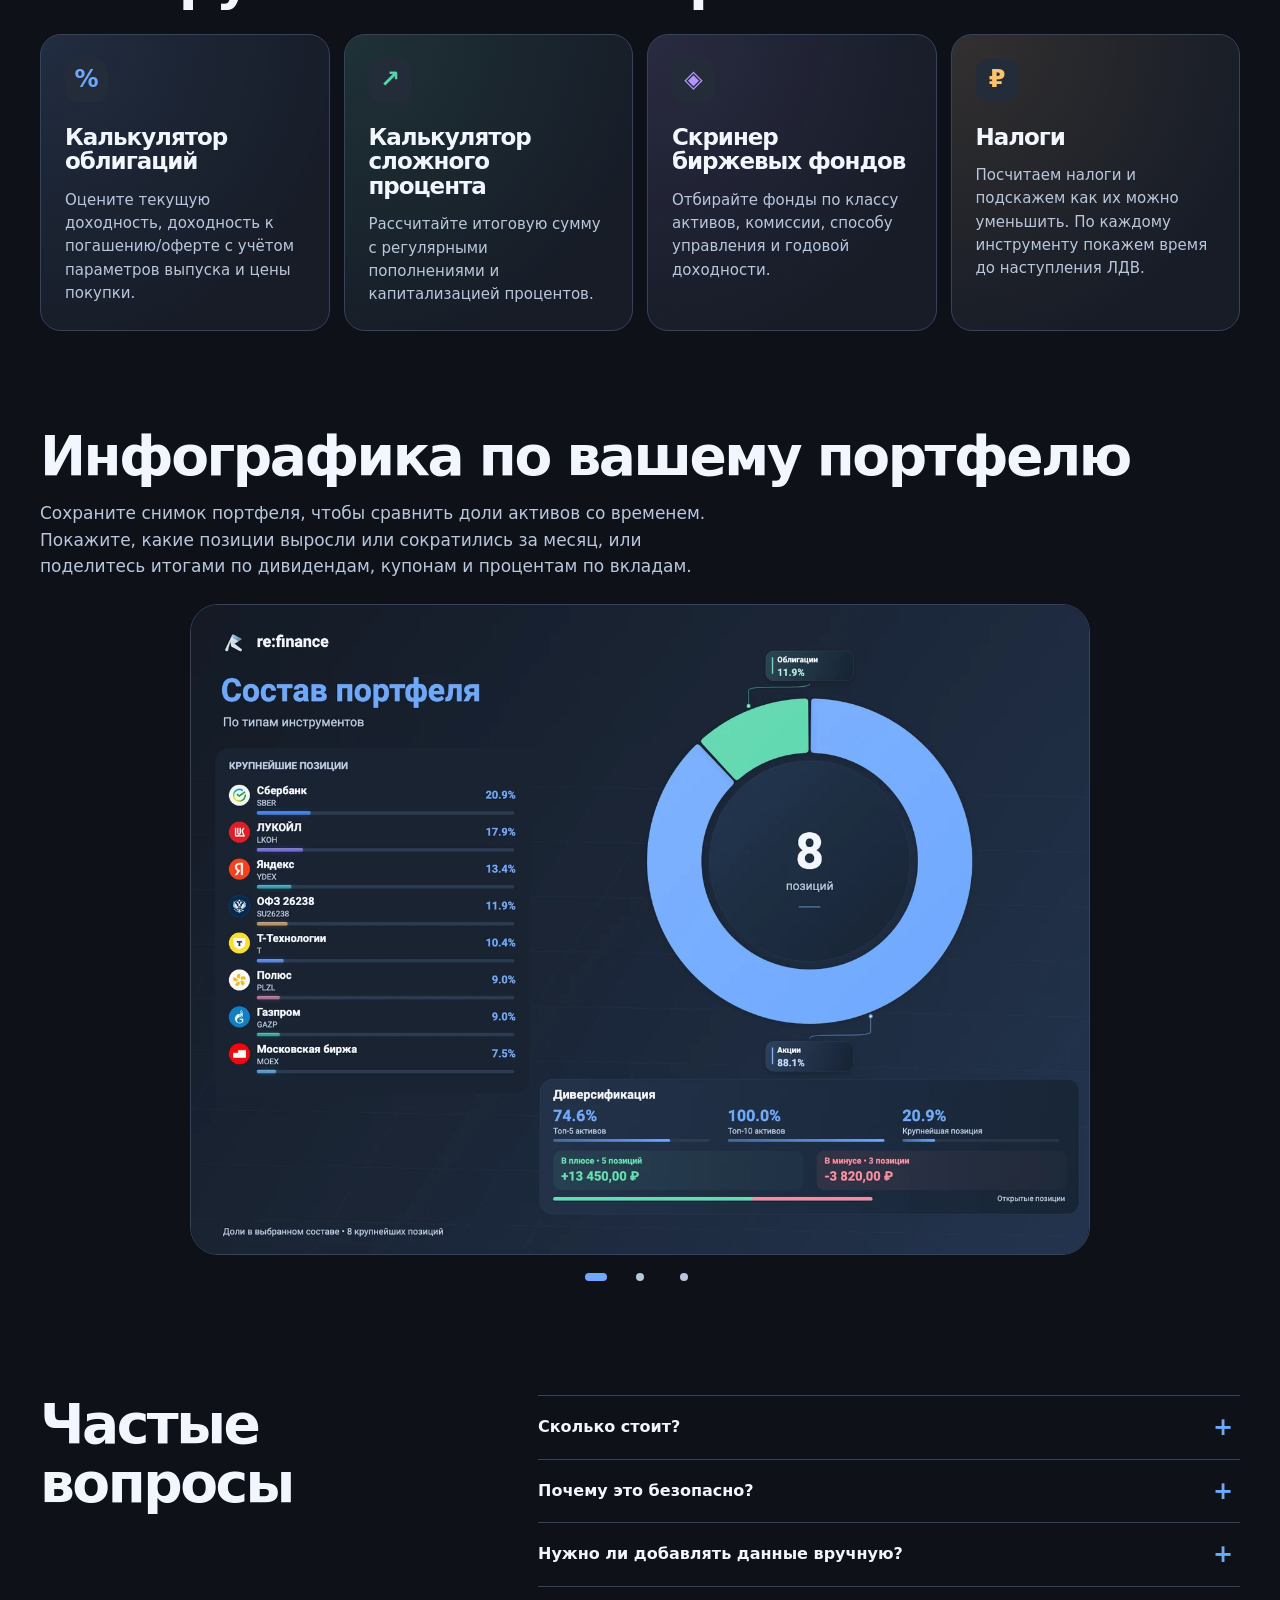
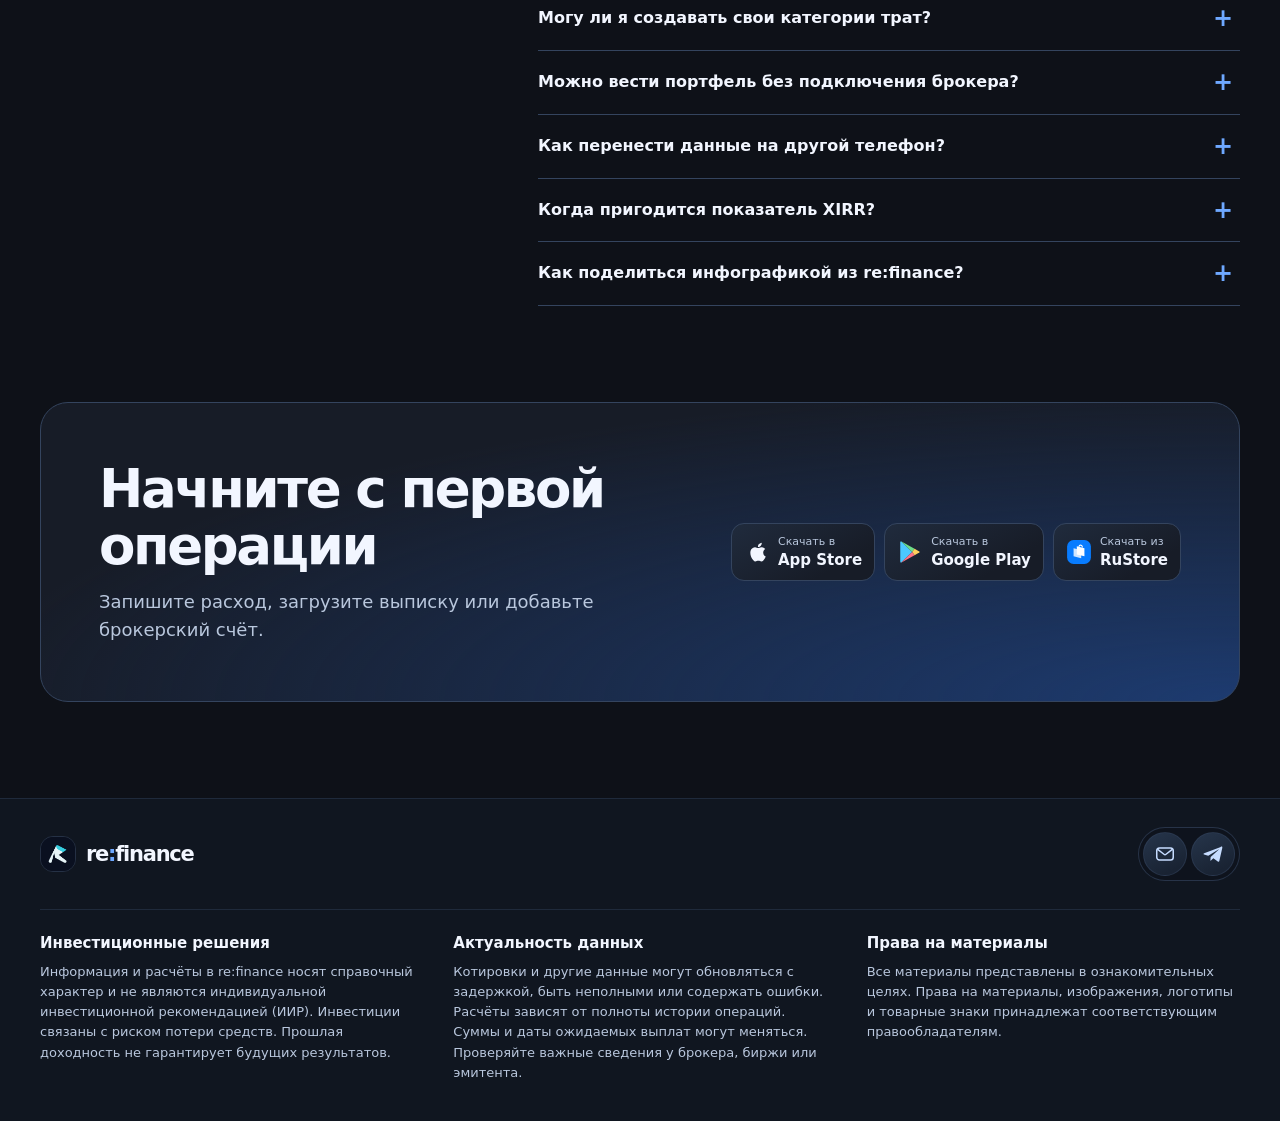
==== commit aea2e4fb: "Update index.html" ====
--- a/index.html
+++ b/index.html
@@ -236,7 +236,7 @@
         <article class="tool tool-gold" data-reveal>
           <span class="tool-icon" aria-hidden="true">₽</span>
           <h3>Налоги</h3>
-          <p>Посчитаем налоги и подскажем как их уменьшить сальдировав убытки. По каждому инструменту покажем время до наступления ЛДВ.</p>
+          <p>Посчитаем налоги и подскажем как их можно уменьшить. По каждому инструменту покажем время до наступления ЛДВ.</p>
         </article>
       </div>
     </section>
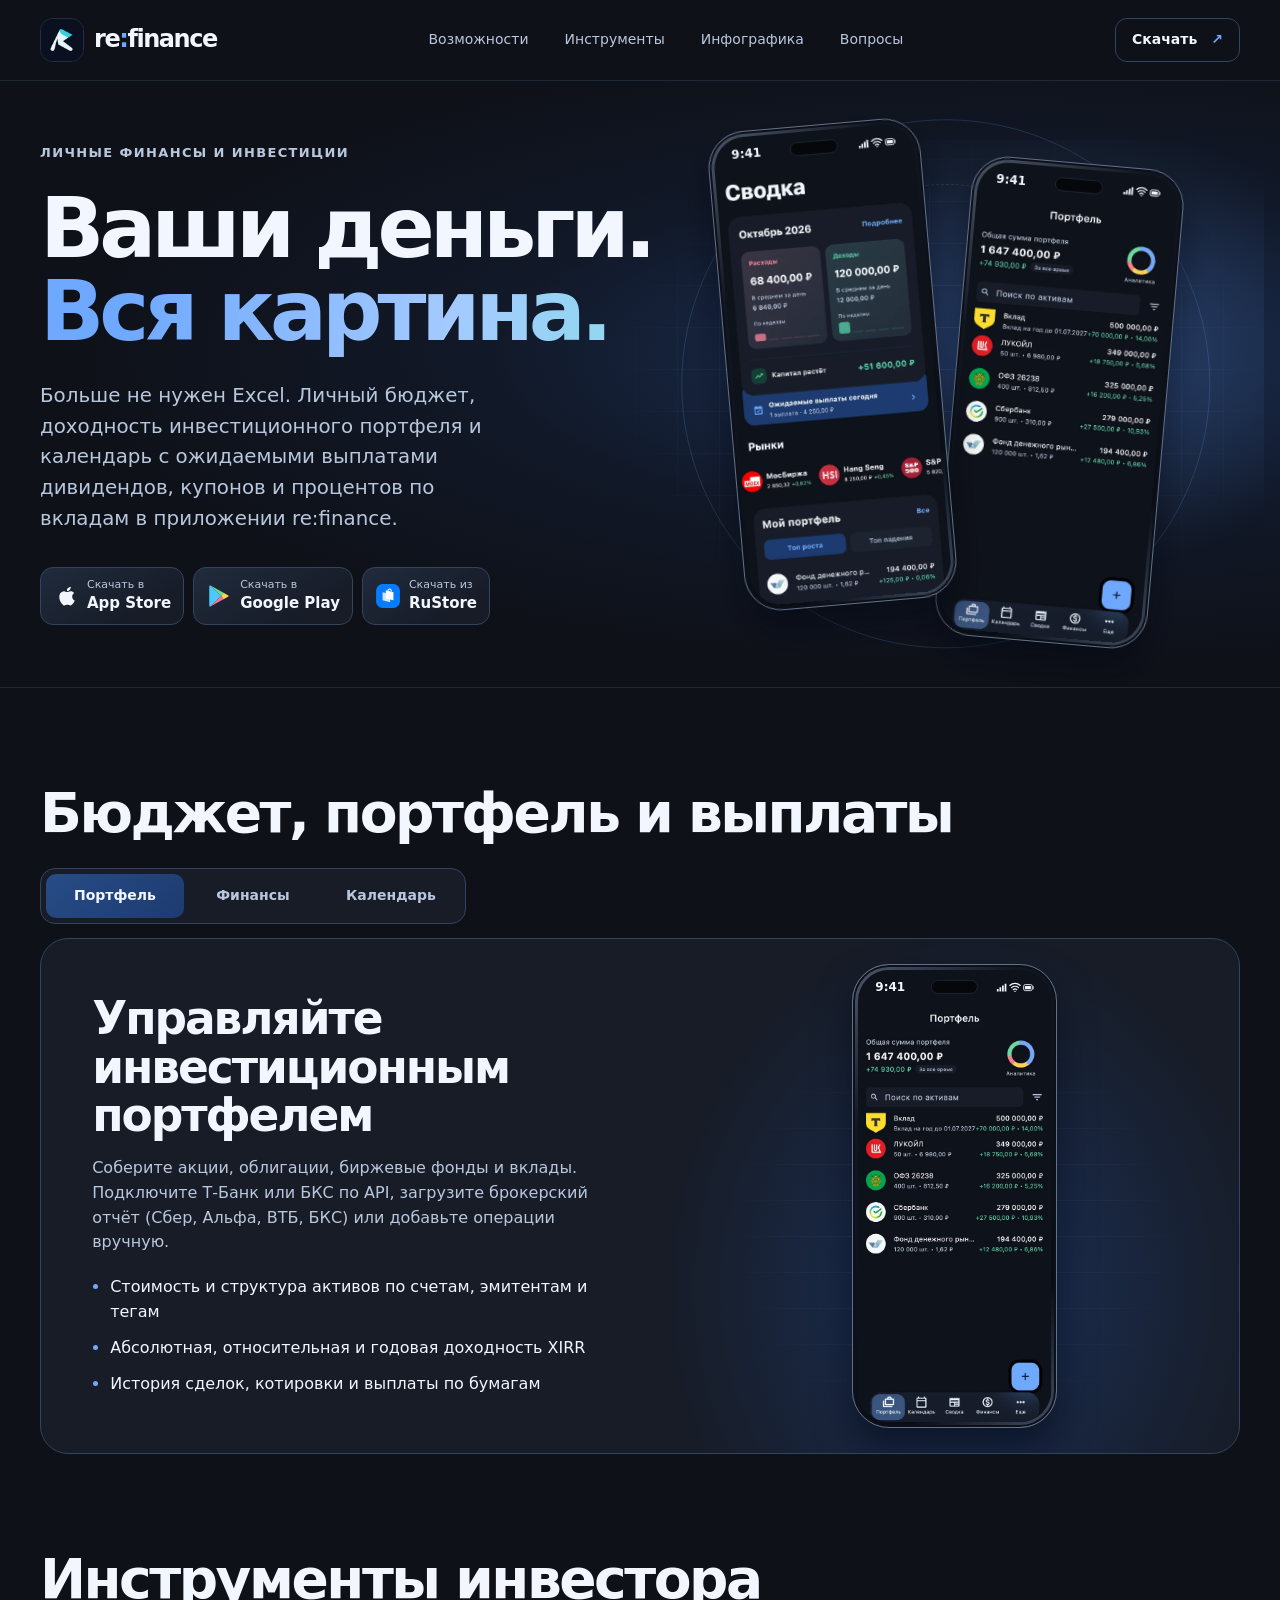
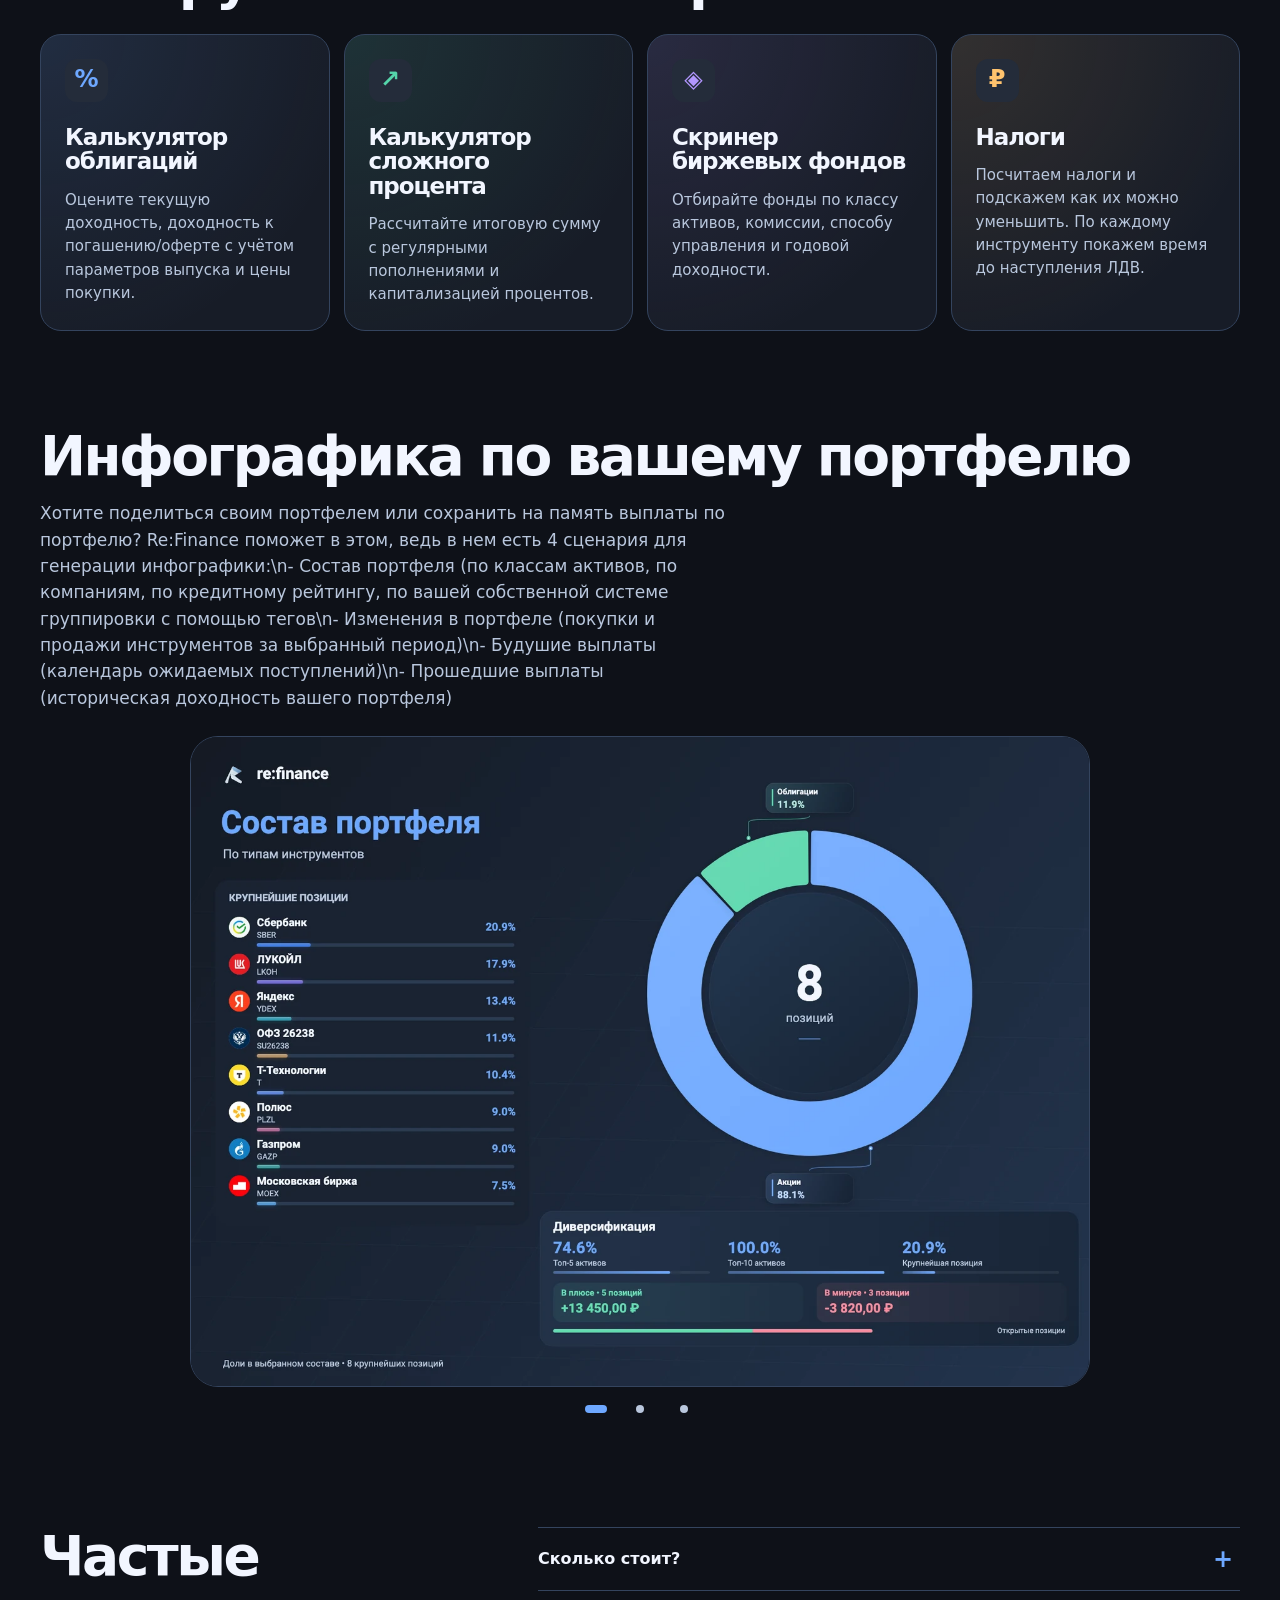
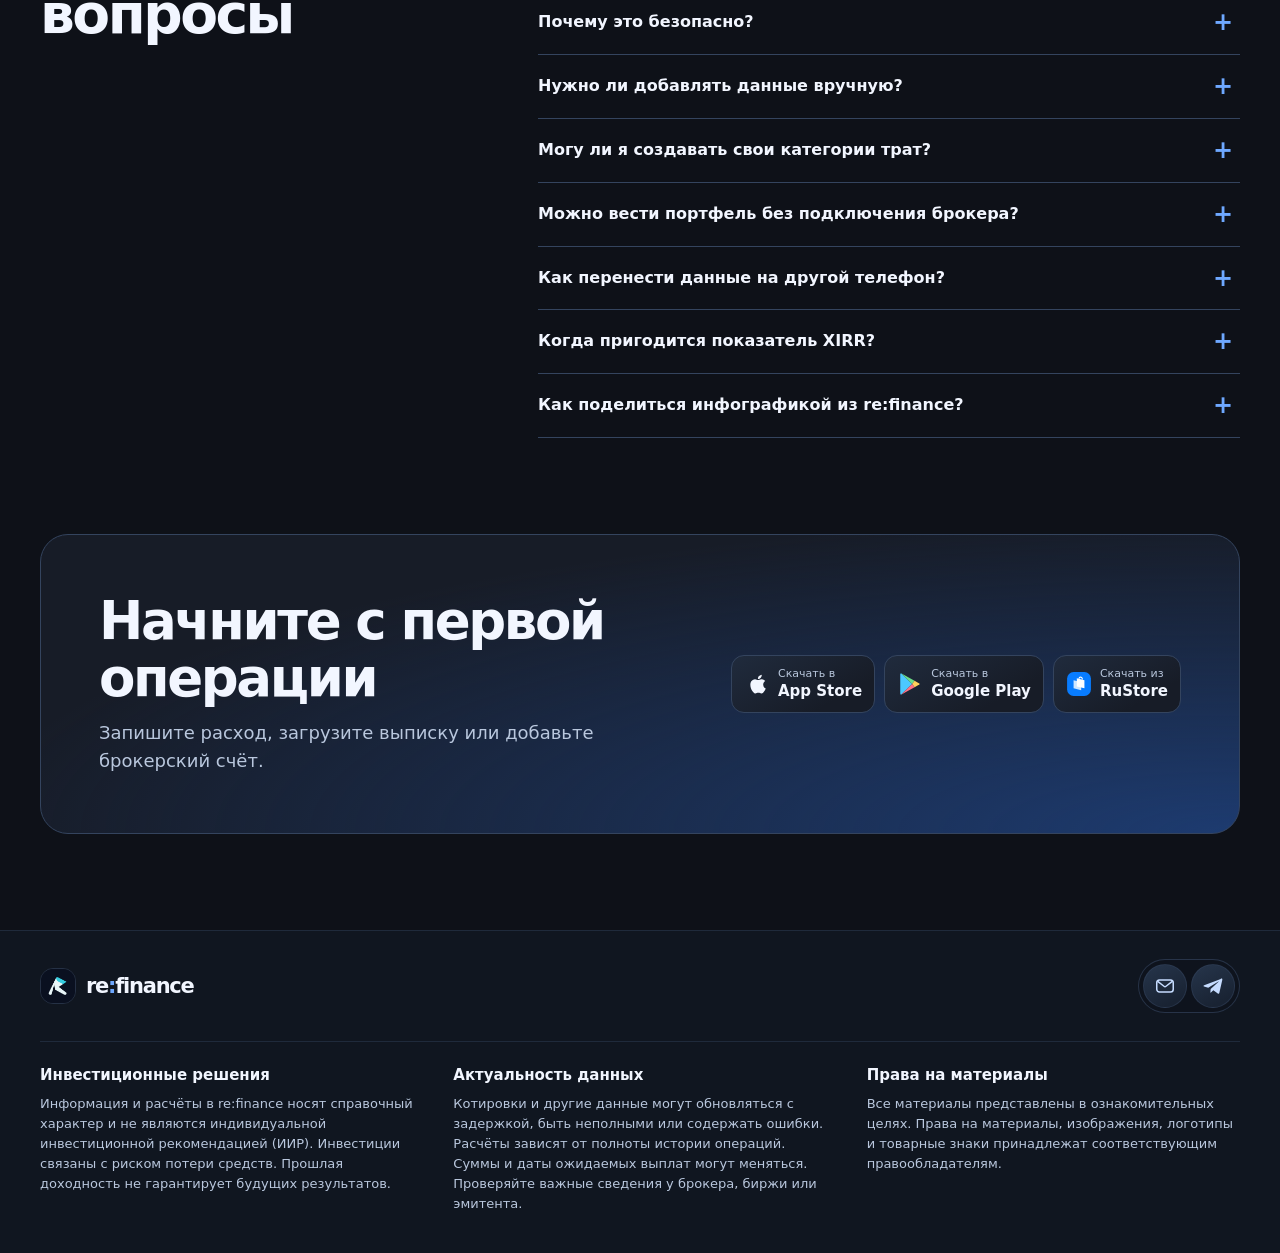
==== commit d3fe099f: "Update index.html" ====
--- a/index.html
+++ b/index.html
@@ -244,7 +244,7 @@
     <section class="wrap section" id="infographics" aria-labelledby="infographics-title">
       <div class="section-intro" data-reveal>
         <h2 id="infographics-title">Инфографика по вашему портфелю</h2>
-        <p class="section-description">Сохраните снимок портфеля, чтобы сравнить доли активов со временем. Покажите, какие позиции выросли или сократились за месяц, или поделитесь итогами по дивидендам, купонам и процентам по вкладам.</p>
+        <p class="section-description">Хотите поделиться своим портфелем или сохранить на память выплаты по портфелю? Re:Finance поможет в этом, ведь в нем есть 4 сценария для генерации инфографики:\n- Состав портфеля (по классам активов, по компаниям, по кредитному рейтингу, по вашей собственной системе группировки с помощью тегов\n- Изменения в портфеле (покупки и продажи инструментов за выбранный период)\n- Будушие выплаты (календарь ожидаемых поступлений)\n- Прошедшие выплаты (историческая доходность вашего портфеля)</p>
       </div>
       <div class="infographic-carousel" data-carousel role="group" aria-roledescription="карусель" aria-label="Примеры инфографики">
         <div class="infographic-track" data-carousel-track tabindex="0" aria-label="Листайте примеры">
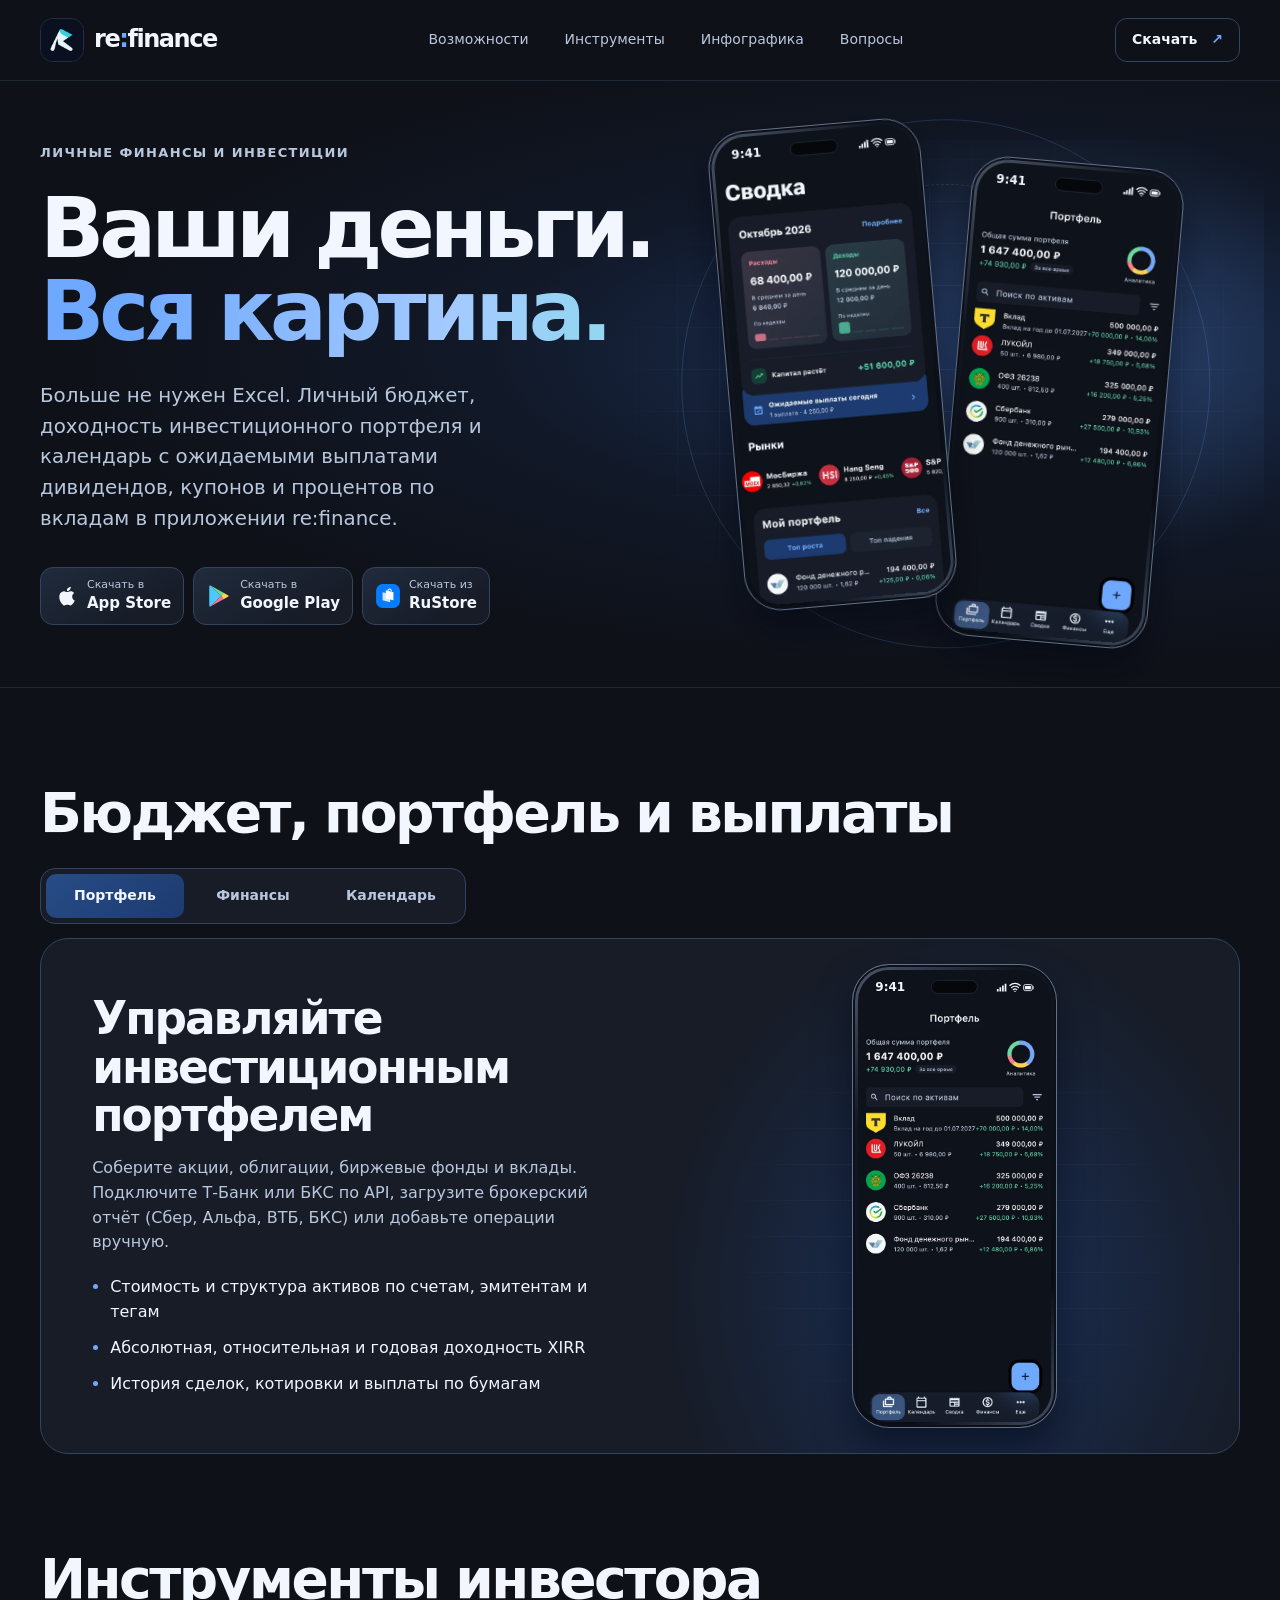
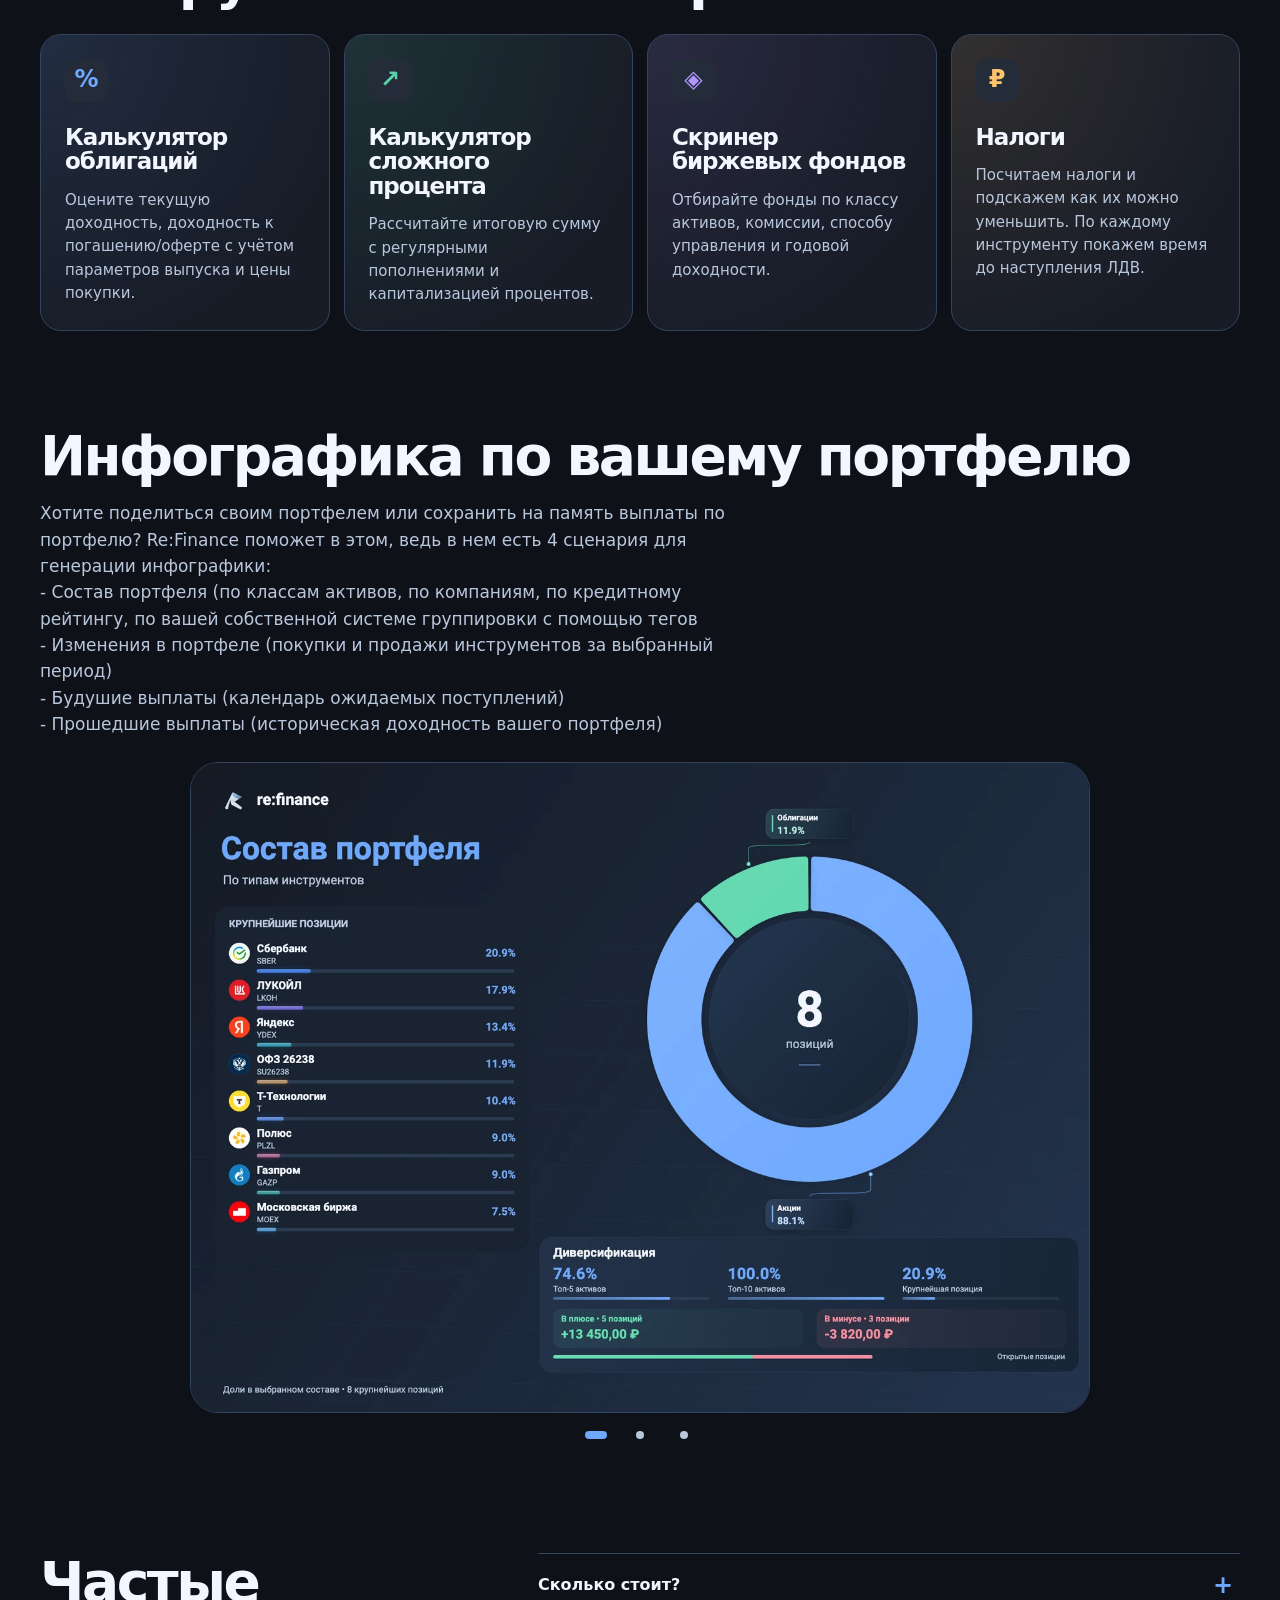
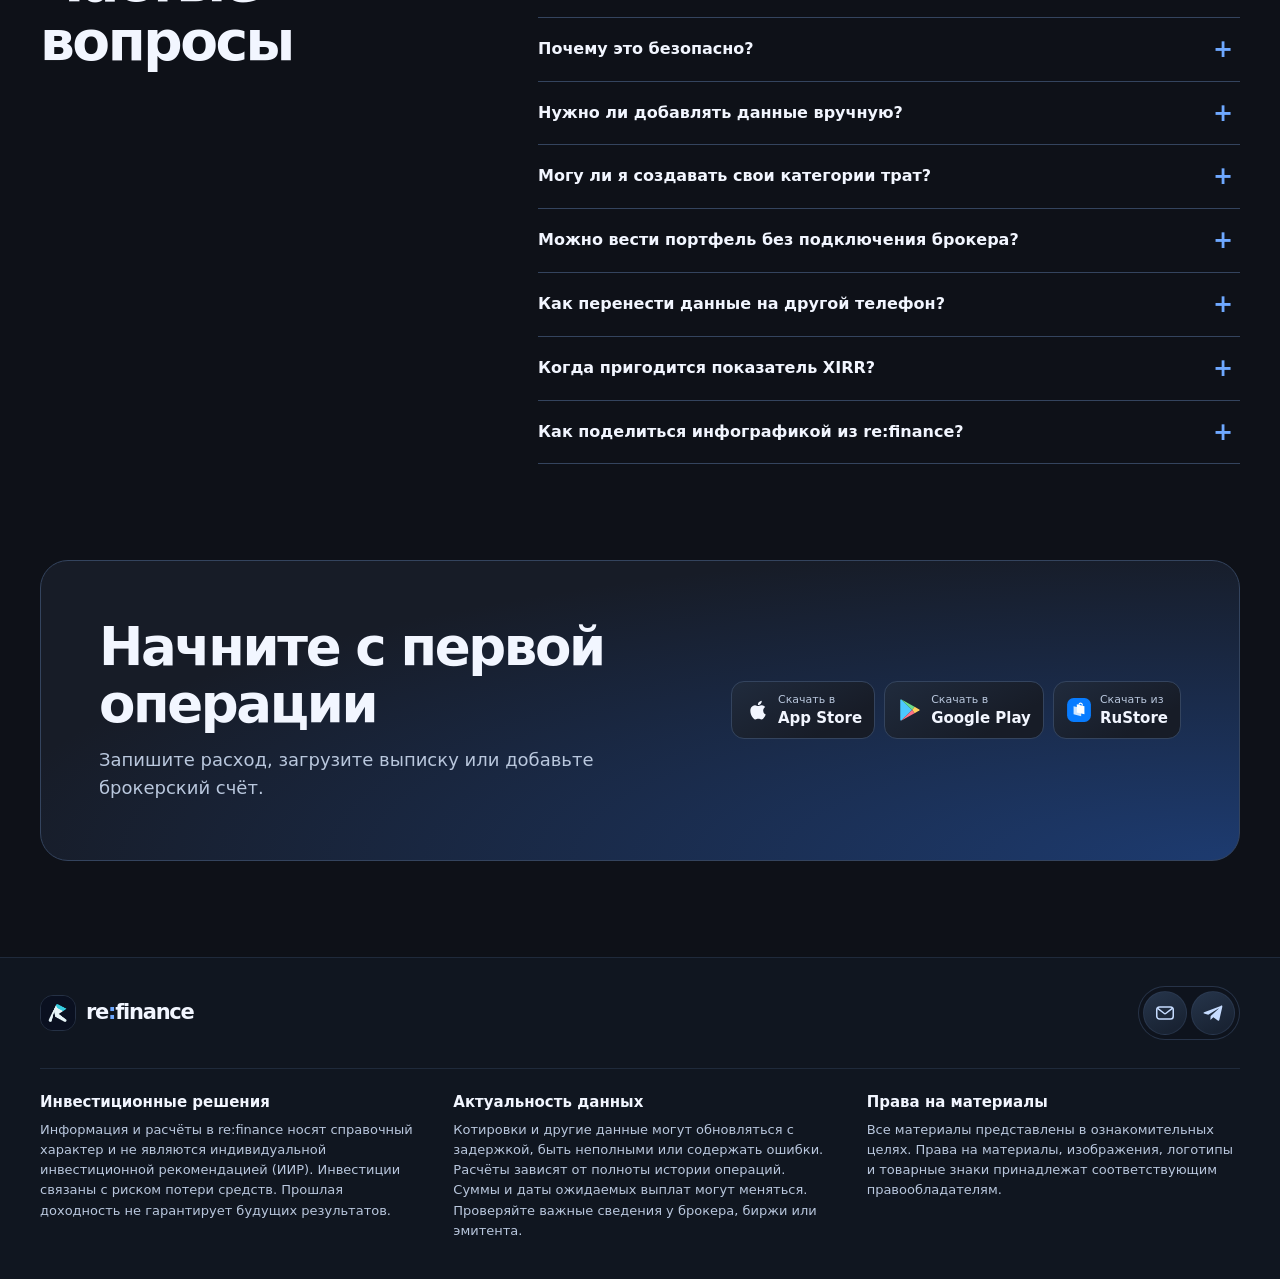
==== commit 934c15b2: "Update index.html" ====
--- a/index.html
+++ b/index.html
@@ -244,7 +244,7 @@
     <section class="wrap section" id="infographics" aria-labelledby="infographics-title">
       <div class="section-intro" data-reveal>
         <h2 id="infographics-title">Инфографика по вашему портфелю</h2>
-        <p class="section-description">Хотите поделиться своим портфелем или сохранить на память выплаты по портфелю? Re:Finance поможет в этом, ведь в нем есть 4 сценария для генерации инфографики:\n- Состав портфеля (по классам активов, по компаниям, по кредитному рейтингу, по вашей собственной системе группировки с помощью тегов\n- Изменения в портфеле (покупки и продажи инструментов за выбранный период)\n- Будушие выплаты (календарь ожидаемых поступлений)\n- Прошедшие выплаты (историческая доходность вашего портфеля)</p>
+        <p class="section-description">Хотите поделиться своим портфелем или сохранить на память выплаты по портфелю? Re:Finance поможет в этом, ведь в нем есть 4 сценария для генерации инфографики:<br>- Состав портфеля (по классам активов, по компаниям, по кредитному рейтингу, по вашей собственной системе группировки с помощью тегов<br>- Изменения в портфеле (покупки и продажи инструментов за выбранный период)<br>- Будушие выплаты (календарь ожидаемых поступлений)<br>- Прошедшие выплаты (историческая доходность вашего портфеля)</p>
       </div>
       <div class="infographic-carousel" data-carousel role="group" aria-roledescription="карусель" aria-label="Примеры инфографики">
         <div class="infographic-track" data-carousel-track tabindex="0" aria-label="Листайте примеры">
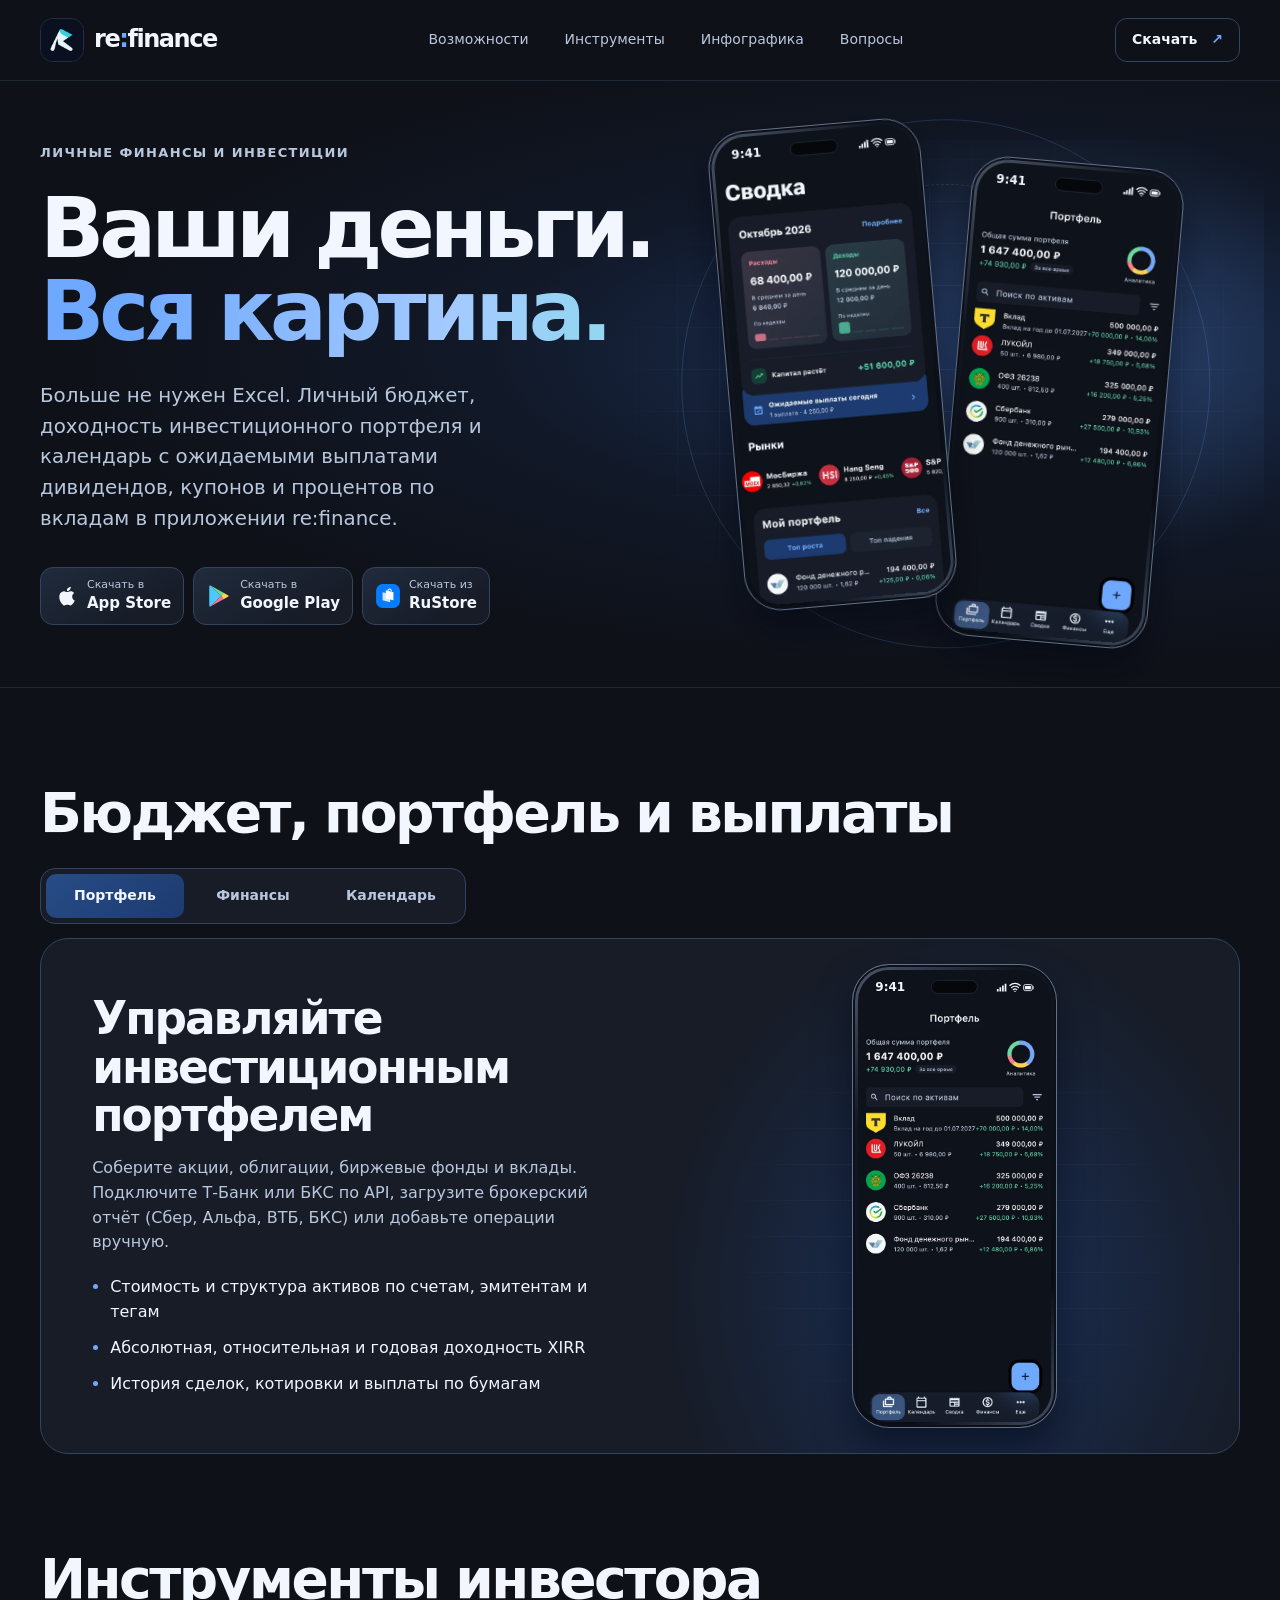
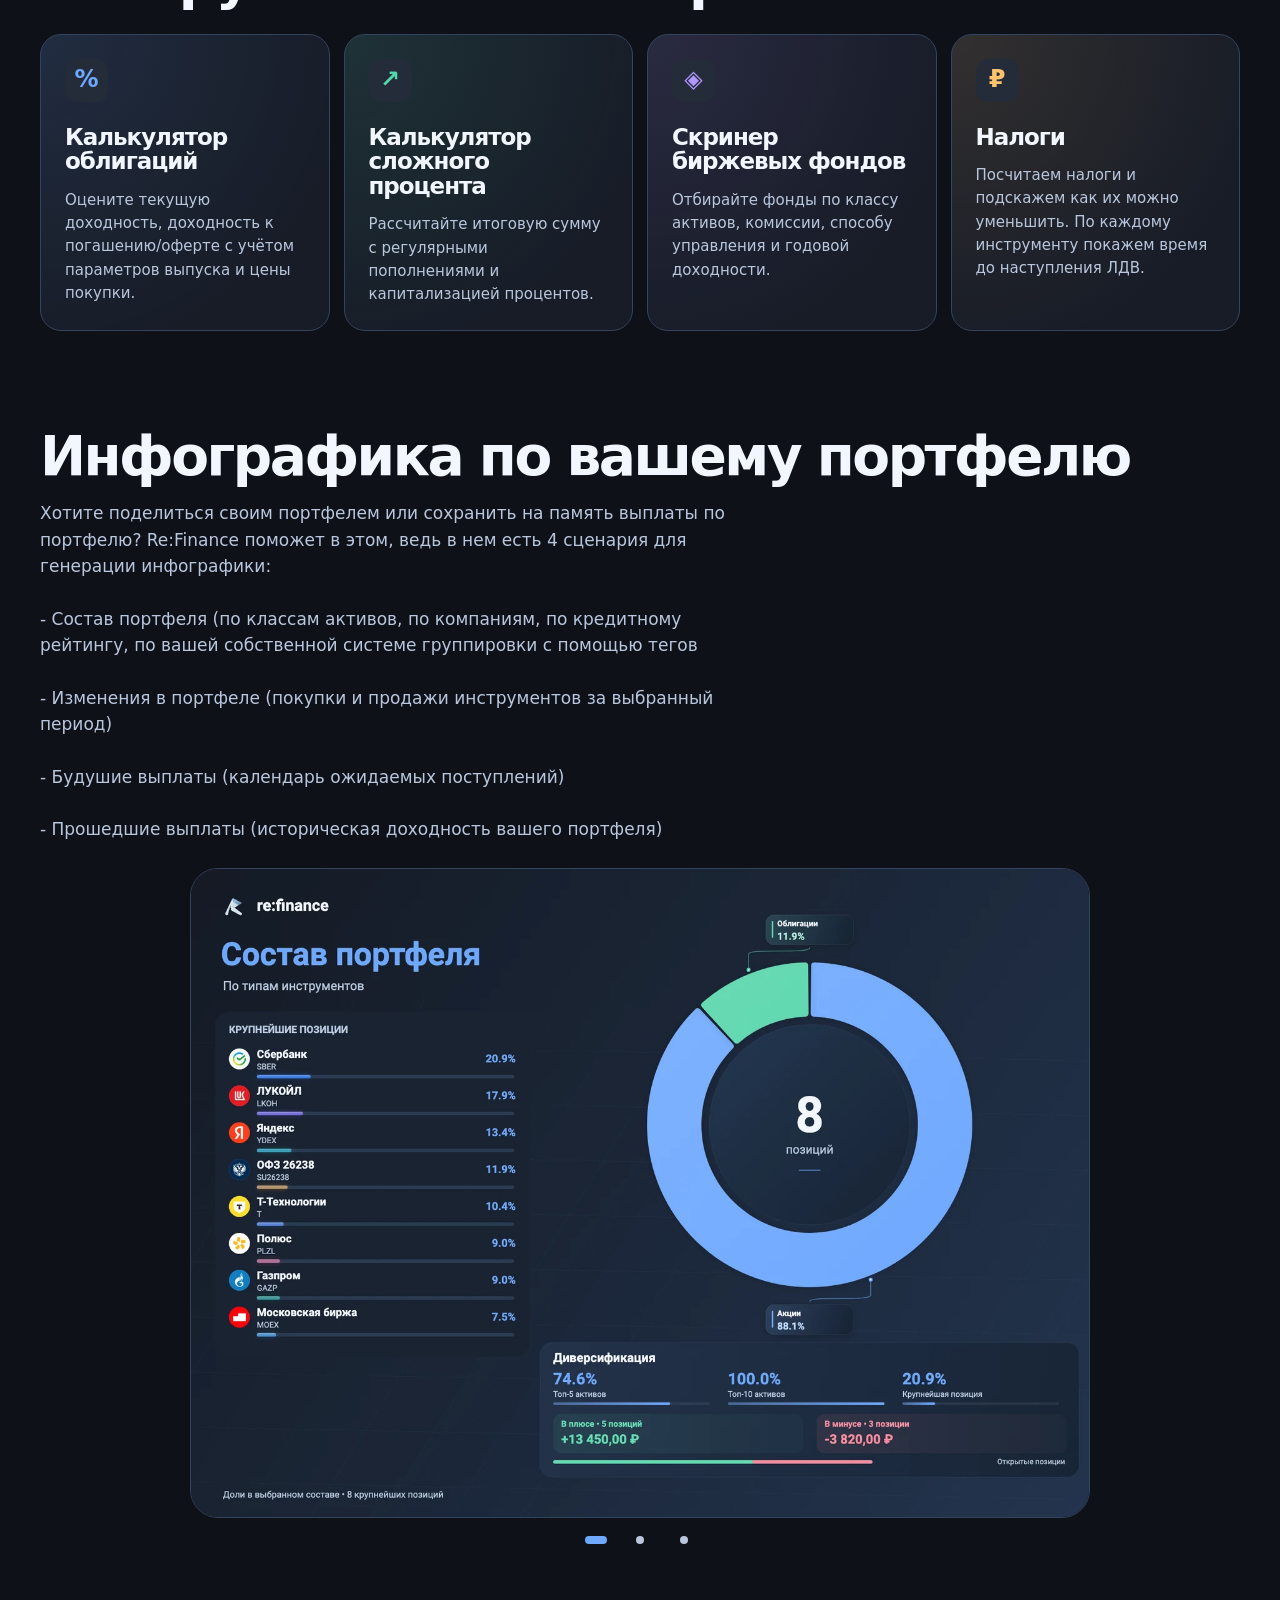
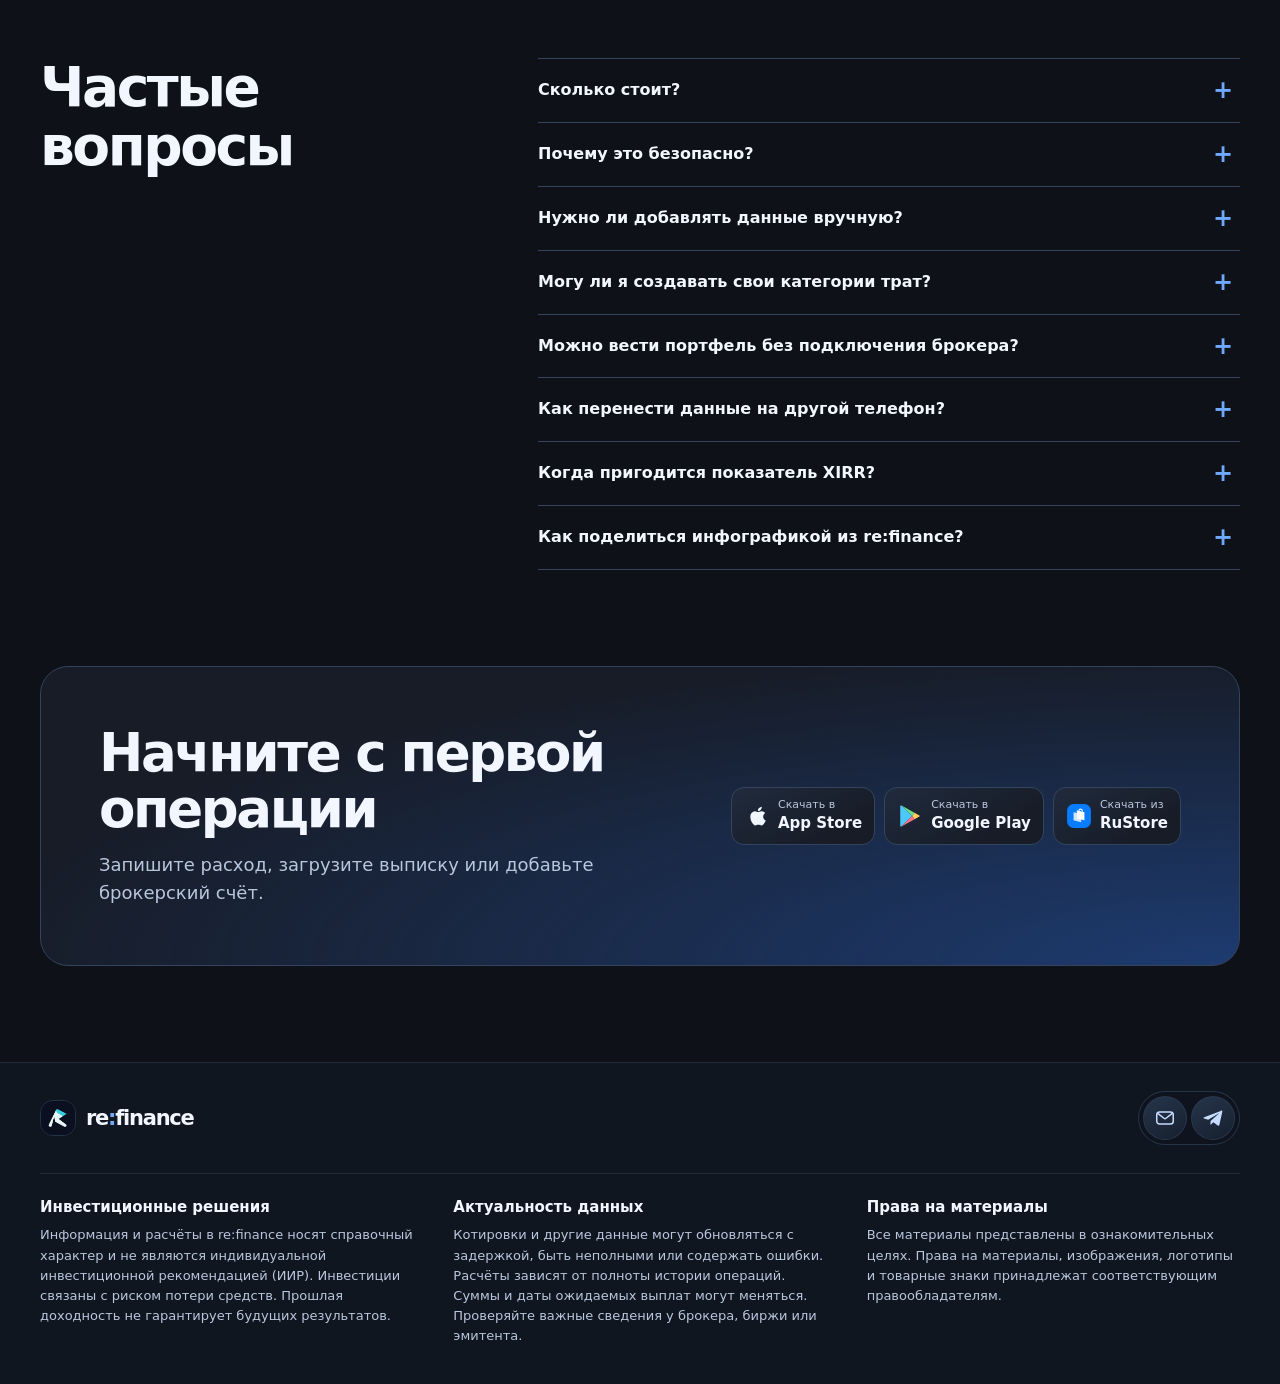
==== commit 7b54cfd7: "Update index.html" ====
--- a/index.html
+++ b/index.html
@@ -244,7 +244,7 @@
     <section class="wrap section" id="infographics" aria-labelledby="infographics-title">
       <div class="section-intro" data-reveal>
         <h2 id="infographics-title">Инфографика по вашему портфелю</h2>
-        <p class="section-description">Хотите поделиться своим портфелем или сохранить на память выплаты по портфелю? Re:Finance поможет в этом, ведь в нем есть 4 сценария для генерации инфографики:<br>- Состав портфеля (по классам активов, по компаниям, по кредитному рейтингу, по вашей собственной системе группировки с помощью тегов<br>- Изменения в портфеле (покупки и продажи инструментов за выбранный период)<br>- Будушие выплаты (календарь ожидаемых поступлений)<br>- Прошедшие выплаты (историческая доходность вашего портфеля)</p>
+        <p class="section-description">Хотите поделиться своим портфелем или сохранить на память выплаты по портфелю? Re:Finance поможет в этом, ведь в нем есть 4 сценария для генерации инфографики:<br><br>- Состав портфеля (по классам активов, по компаниям, по кредитному рейтингу, по вашей собственной системе группировки с помощью тегов<br><br>- Изменения в портфеле (покупки и продажи инструментов за выбранный период)<br><br>- Будушие выплаты (календарь ожидаемых поступлений)<br><br>- Прошедшие выплаты (историческая доходность вашего портфеля)<br></p>
       </div>
       <div class="infographic-carousel" data-carousel role="group" aria-roledescription="карусель" aria-label="Примеры инфографики">
         <div class="infographic-track" data-carousel-track tabindex="0" aria-label="Листайте примеры">
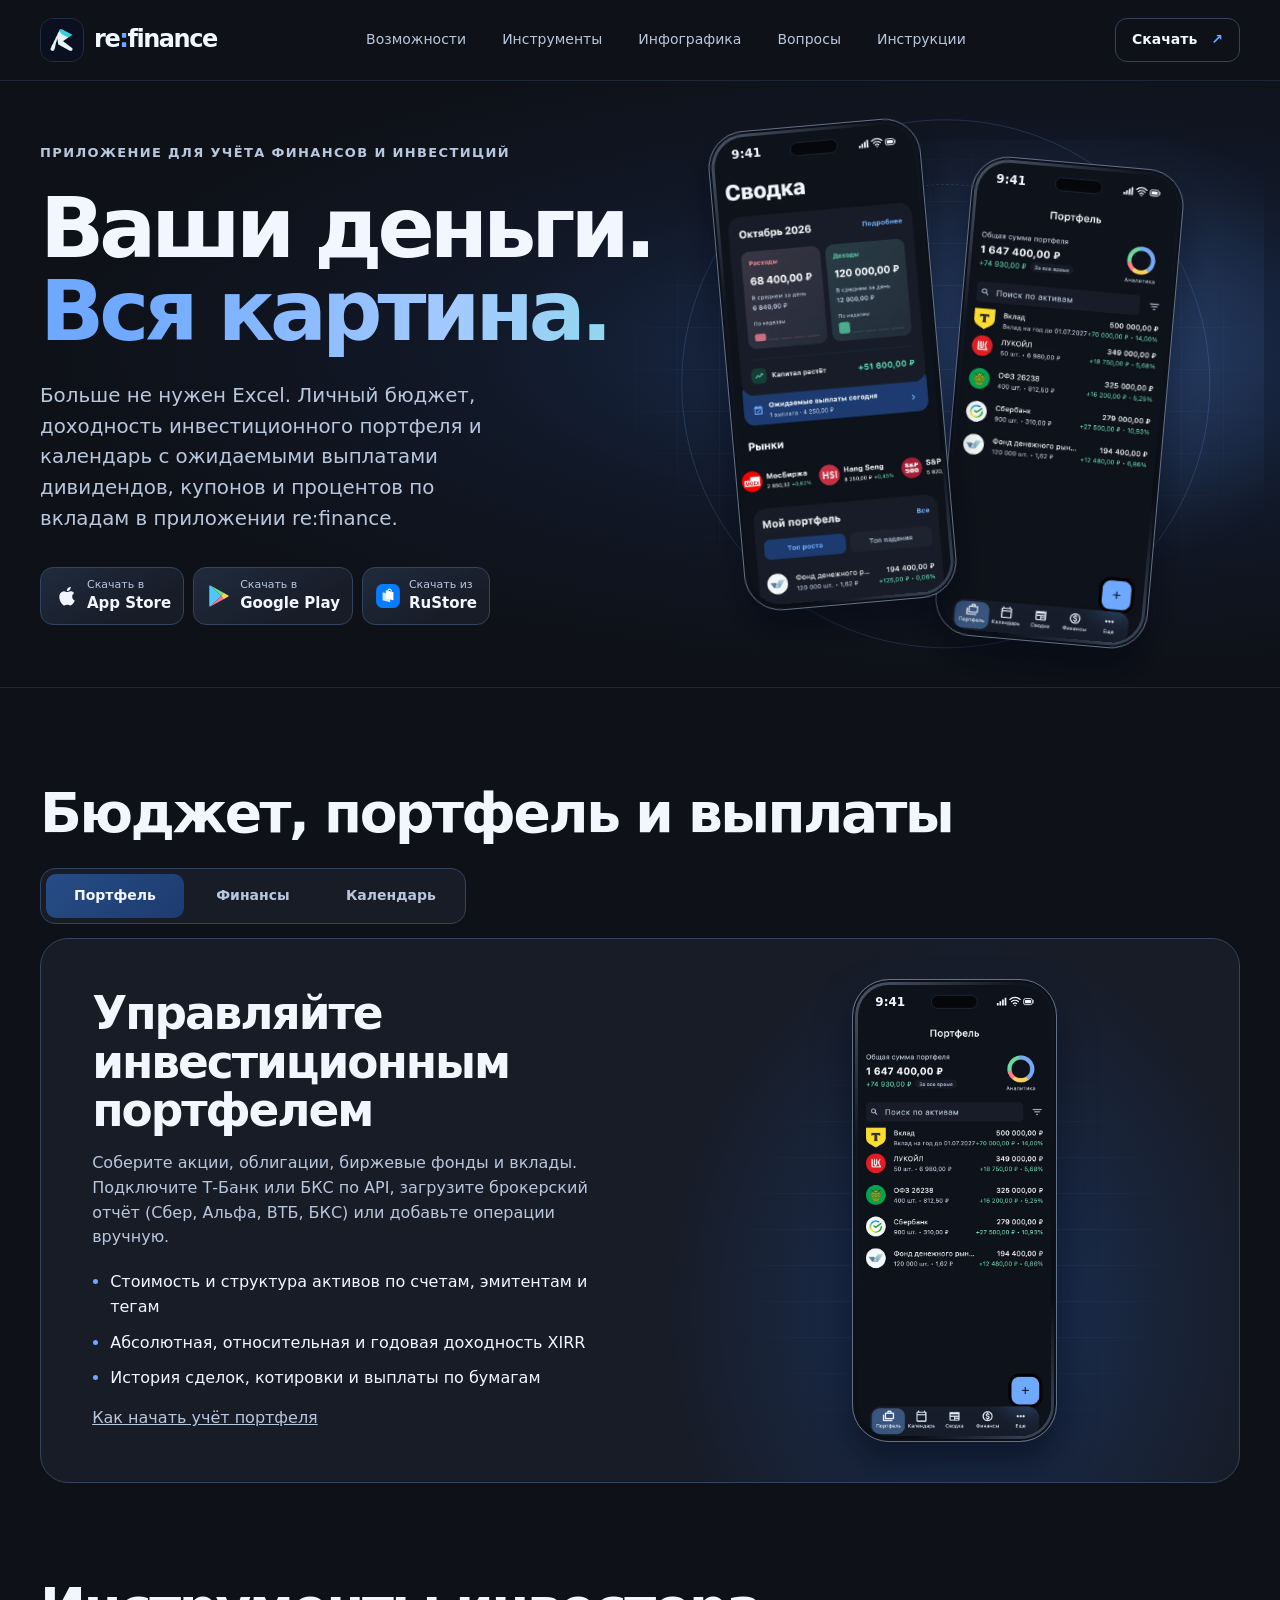
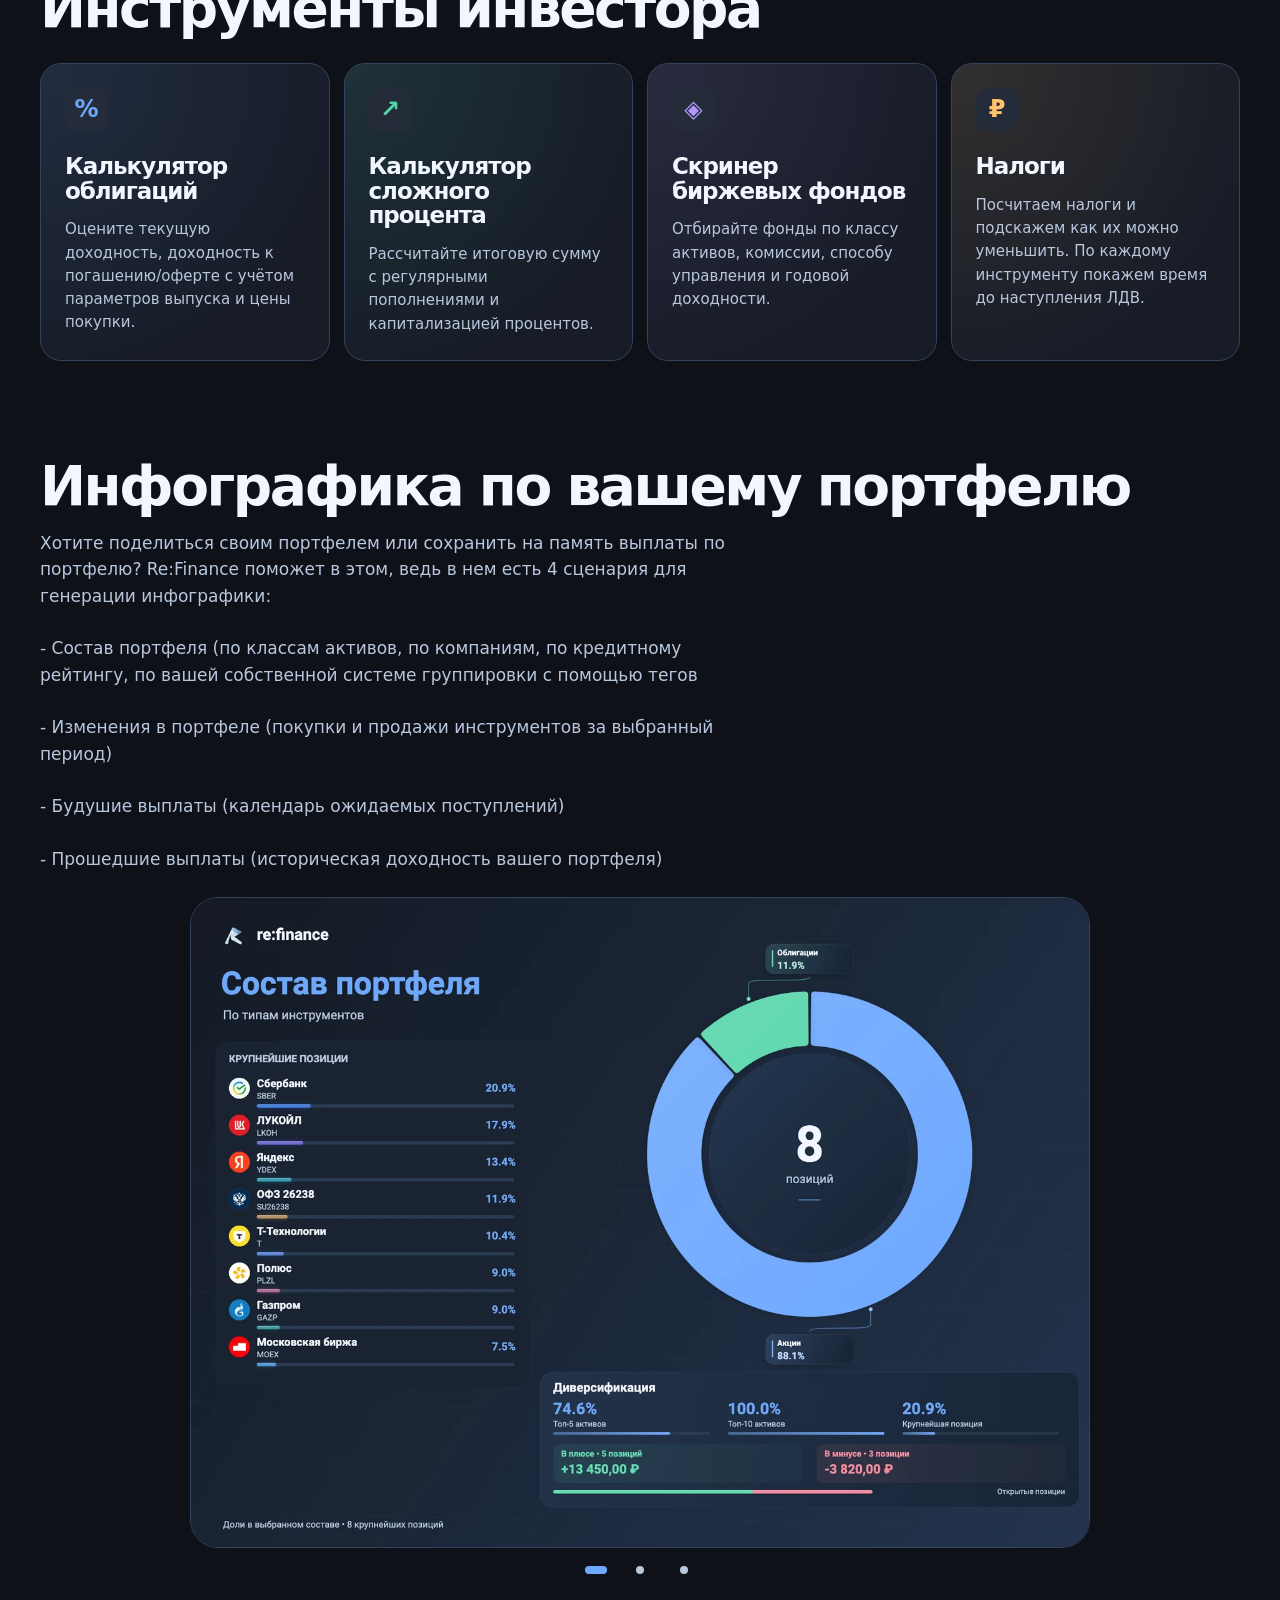
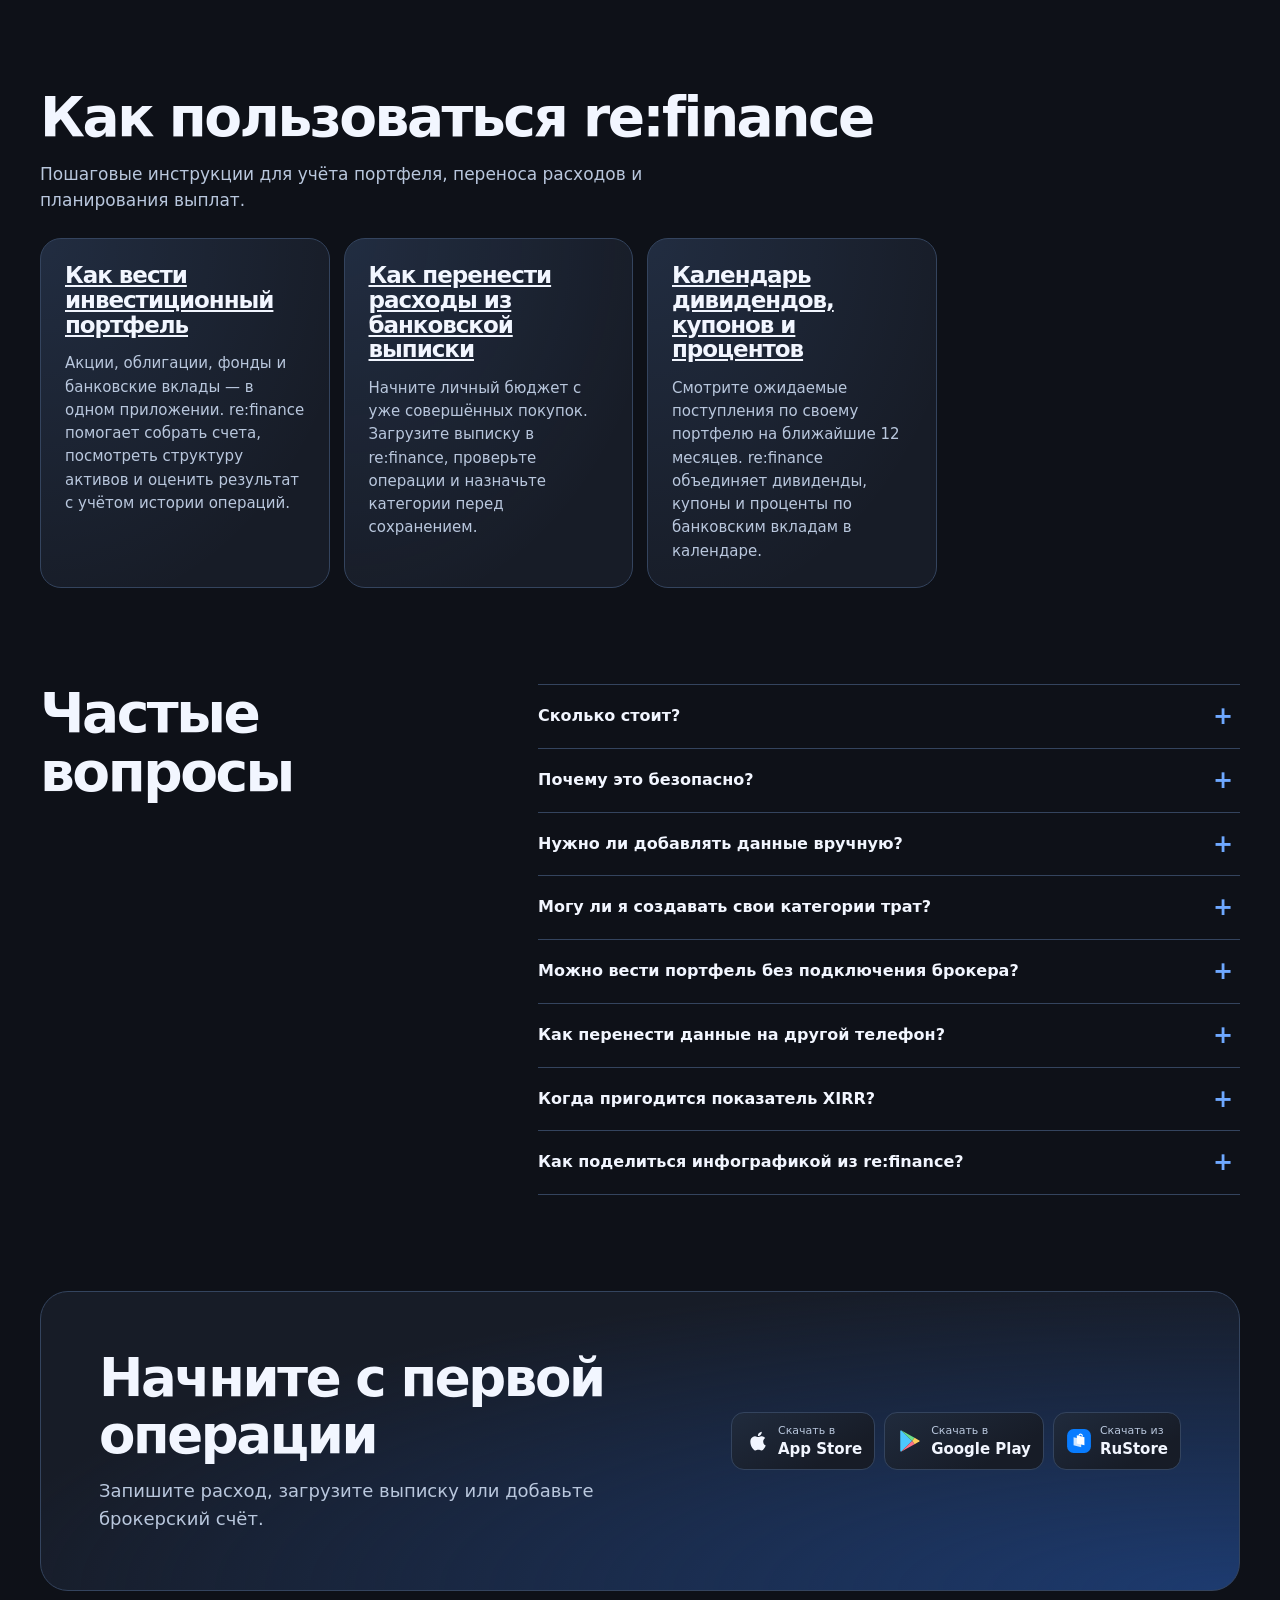
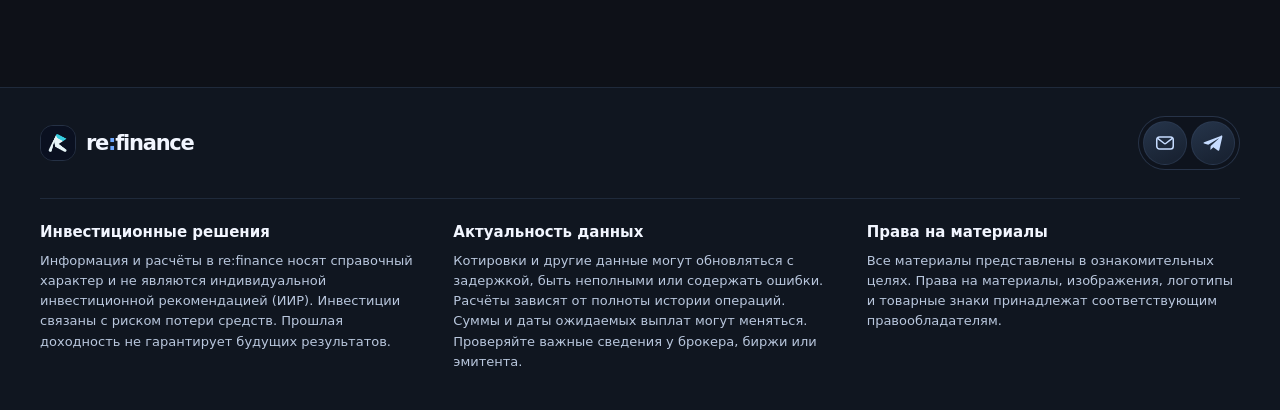
==== commit fd1fe8d5: "Update index.html" ====
--- a/index.html
+++ b/index.html
@@ -5,8 +5,8 @@
   <meta name="viewport" content="width=device-width, initial-scale=1">
   <meta name="theme-color" content="#0e1118">
   <meta name="color-scheme" content="dark">
-  <title>re:finance — учёт расходов, личный бюджет и инвестиционный портфель</title>
-  <meta name="description" content="Ведите учёт доходов и расходов, импортируйте банковские выписки, отслеживайте доходность портфеля, вклады, дивиденды и купоны в re:finance для iOS и Android.">
+  <title>Учёт расходов и инвестиций — бесплатное приложение re:finance</title>
+  <meta name="description" content="re:finance для iOS и Android: учёт доходов и расходов, импорт выписок, инвестиционный портфель и календарь дивидендов. Бесплатно, без рекламы и подписок.">
   <meta name="robots" content="index, follow, max-image-preview:large">
   <link rel="canonical" href="https://barboskin.github.io/refinance/">
   <link rel="sitemap" type="application/xml" href="./sitemap.xml">
@@ -15,7 +15,7 @@
   <meta property="og:type" content="website">
   <meta property="og:locale" content="ru_RU">
   <meta property="og:site_name" content="re:finance">
-  <meta property="og:title" content="re:finance — личные финансы и инвестиции">
+  <meta property="og:title" content="Учёт расходов и инвестиций — бесплатное приложение re:finance">
   <meta property="og:description" content="Личный бюджет, инвестиционный портфель, банковские вклады и календарь выплат в одном приложении.">
   <meta property="og:url" content="https://barboskin.github.io/refinance/">
   <meta property="og:image" content="https://barboskin.github.io/refinance/assets/share.jpg">
@@ -37,11 +37,19 @@
       "operatingSystem": "iOS, Android",
       "image": "https://barboskin.github.io/refinance/assets/share.jpg",
       "installUrl": [
-        "https://6371626.redirect.appmetrica.yandex.com?appmetrica_tracking_id=822742107931319856&referrer=reattribution%3D1",
-        "https://6371626.redirect.appmetrica.yandex.com?appmetrica_tracking_id=246281357255290638&referrer=reattribution%3D1",
-        "https://www.rustore.ru/catalog/app/ru.barboskin.investor"
-      ]
-    }
+            "https://6371626.redirect.appmetrica.yandex.com?appmetrica_tracking_id=822742107931319856&referrer=reattribution%3D1",
+            "https://6371626.redirect.appmetrica.yandex.com?appmetrica_tracking_id=246281357255290638&referrer=reattribution%3D1",
+            "https://www.rustore.ru/catalog/app/ru.barboskin.investor"
+      ],
+      "@id": "https://barboskin.github.io/refinance/#app",
+      "alternateName": "refinance",
+      "isAccessibleForFree": true,
+      "offers": {
+            "@type": "Offer",
+            "price": "0",
+            "priceCurrency": "RUB"
+      }
+}
   </script>
 </head>
 <body id="top">
@@ -82,6 +90,7 @@
         <a href="#tools">Инструменты</a>
         <a href="#infographics">Инфографика</a>
         <a href="#faq">Вопросы</a>
+        <a href="#guides">Инструкции</a>
       </nav>
       <a class="header-install" href="#download">Скачать <span aria-hidden="true">↗</span></a>
     </div>
@@ -90,7 +99,7 @@
     <section class="hero" aria-labelledby="hero-title">
       <div class="wrap hero-inner">
         <div class="hero-copy">
-          <p class="eyebrow">Личные финансы и инвестиции</p>
+          <p class="eyebrow">Приложение для учёта финансов и инвестиций</p>
           <h1 id="hero-title">Ваши деньги.<br><strong>Вся картина.</strong></h1>
           <p class="hero-description">Больше не нужен Excel. Личный бюджет, доходность инвестиционного портфеля и календарь с ожидаемыми выплатами дивидендов, купонов и процентов по вкладам в приложении re:finance.</p>
           <div class="stores" id="download" role="group" aria-label="Скачать re:finance">
@@ -153,6 +162,7 @@
               <li>Абсолютная, относительная и годовая доходность XIRR</li>
               <li>История сделок, котировки и выплаты по бумагам</li>
             </ul>
+            <p><a href="./investment-portfolio.html">Как начать учёт портфеля</a></p>
           </div>
           <div class="feature-visual">
             <div class="device">
@@ -175,6 +185,7 @@
               <li>Импорт банковских выписок форматах: PDF, CSV, TSV и TXT</li>
               <li>Аналитика доходов и расходов за день, неделю, месяц или год</li>
             </ul>
+            <p><a href="./bank-statement-import.html">Как импортировать банковскую выписку</a></p>
           </div>
           <div class="feature-visual">
             <div class="device">
@@ -197,6 +208,7 @@
               <li>Расчет ожидаемой доходности портфеля</li>
               <li>Даты оферт и погашения облигаций</li>
             </ul>
+            <p><a href="./dividend-calendar.html">Как пользоваться календарём выплат</a></p>
           </div>
           <div class="feature-visual">
             <div class="device">
@@ -270,6 +282,11 @@
           <button type="button" aria-label="Полученные выплаты"></button>
         </div>
       </div>
+    </section>
+
+    <section class="wrap section" id="guides" aria-labelledby="guides-title">
+      <div class="section-intro"><h2 id="guides-title">Как пользоваться re:finance</h2><p class="section-description">Пошаговые инструкции для учёта портфеля, переноса расходов и планирования выплат.</p></div>
+      <div class="tool-grid"><article class="tool"><h3><a href="./investment-portfolio.html">Как вести инвестиционный портфель</a></h3><p>Акции, облигации, фонды и банковские вклады — в одном приложении. re:finance помогает собрать счета, посмотреть структуру активов и оценить результат с учётом истории операций.</p></article><article class="tool"><h3><a href="./bank-statement-import.html">Как перенести расходы из банковской выписки</a></h3><p>Начните личный бюджет с уже совершённых покупок. Загрузите выписку в re:finance, проверьте операции и назначьте категории перед сохранением.</p></article><article class="tool"><h3><a href="./dividend-calendar.html">Календарь дивидендов, купонов и процентов</a></h3><p>Смотрите ожидаемые поступления по своему портфелю на ближайшие 12 месяцев. re:finance объединяет дивиденды, купоны и проценты по банковским вкладам в календаре.</p></article></div>
     </section>
 
     <section class="wrap section faq" id="faq" aria-labelledby="faq-title">
